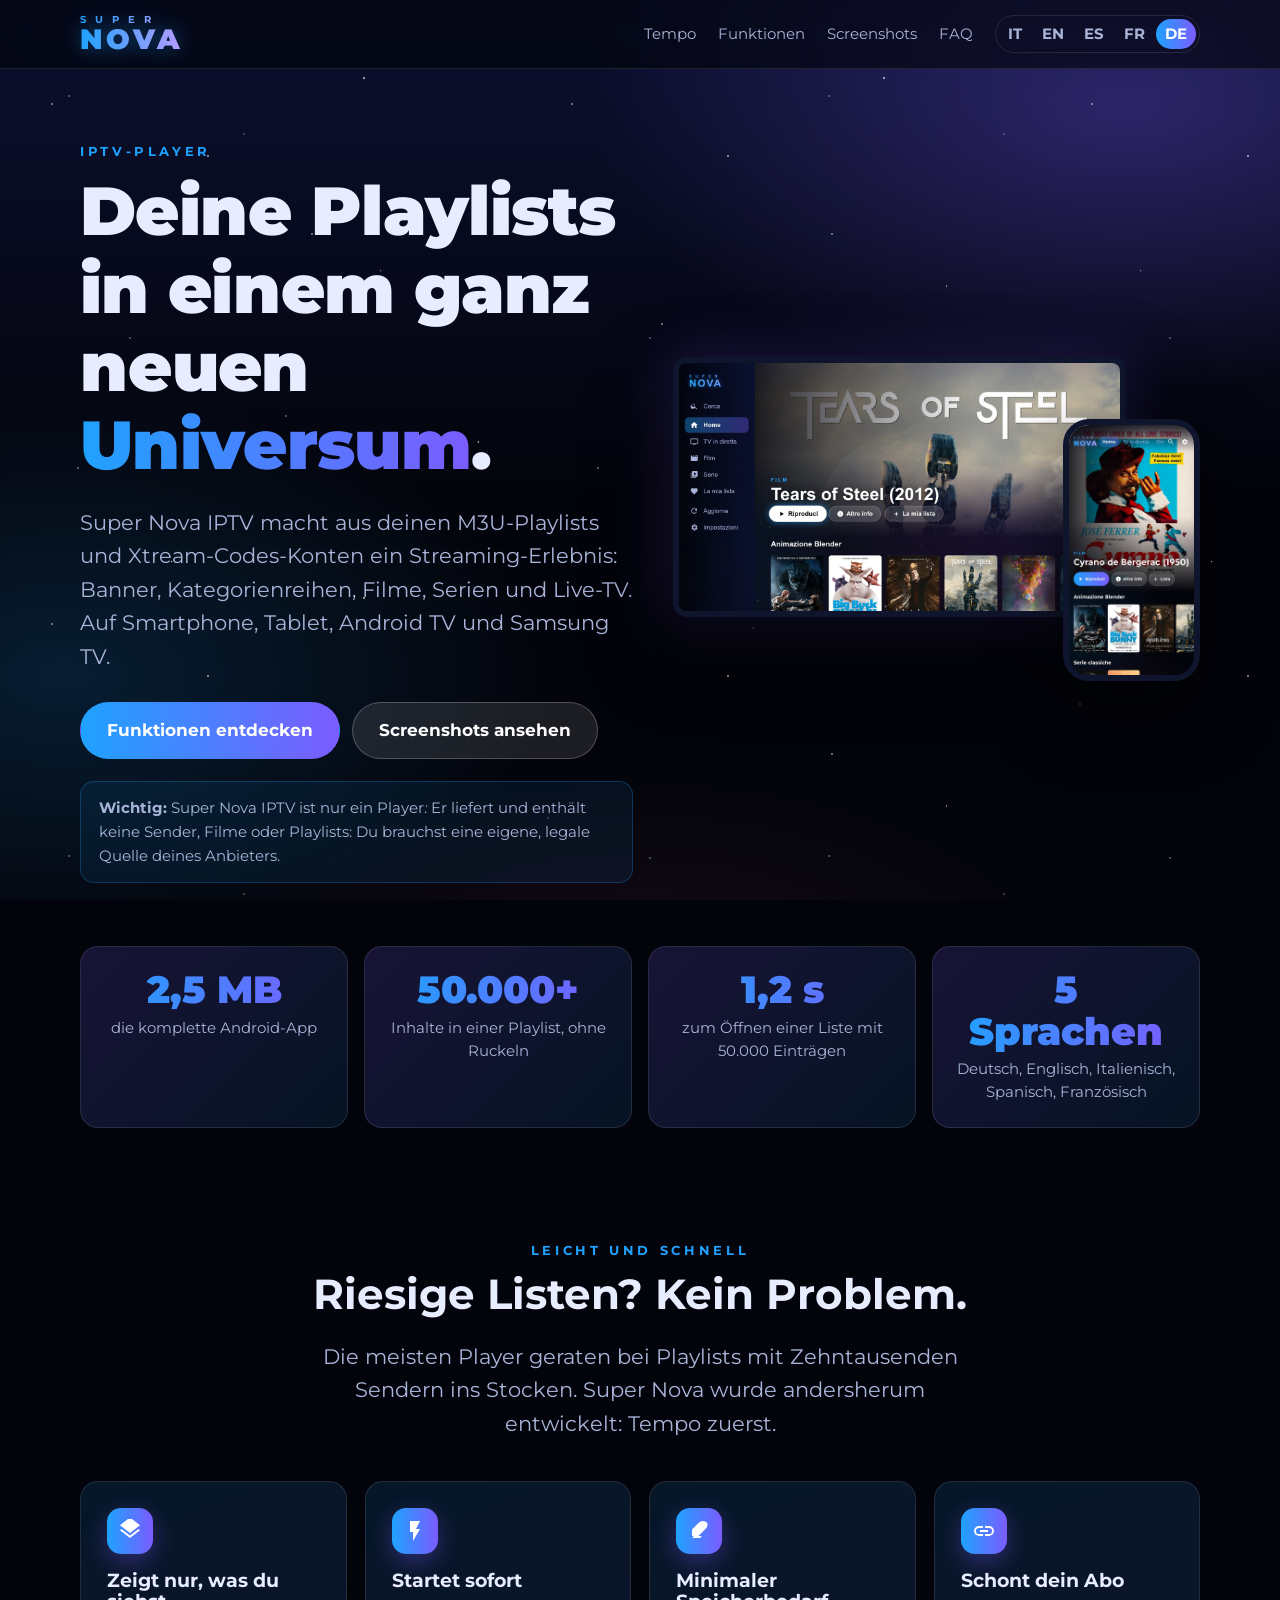
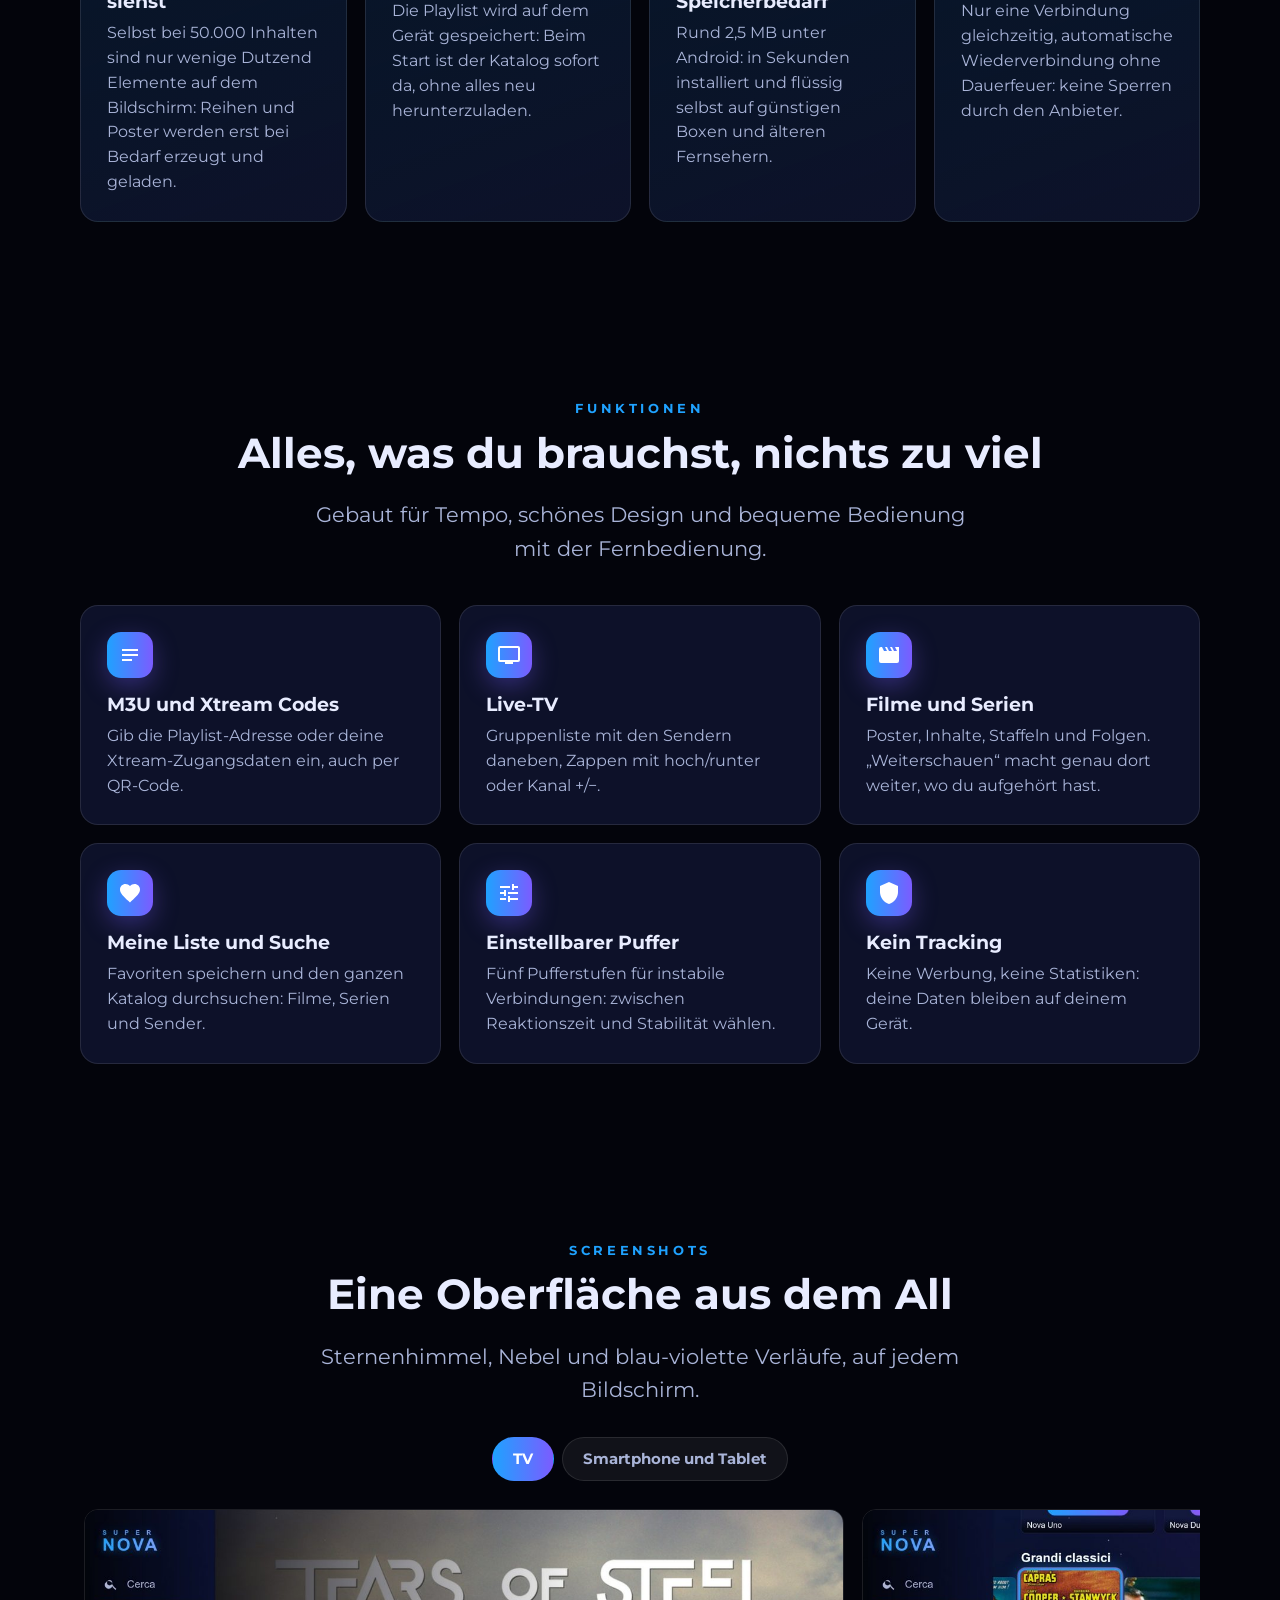
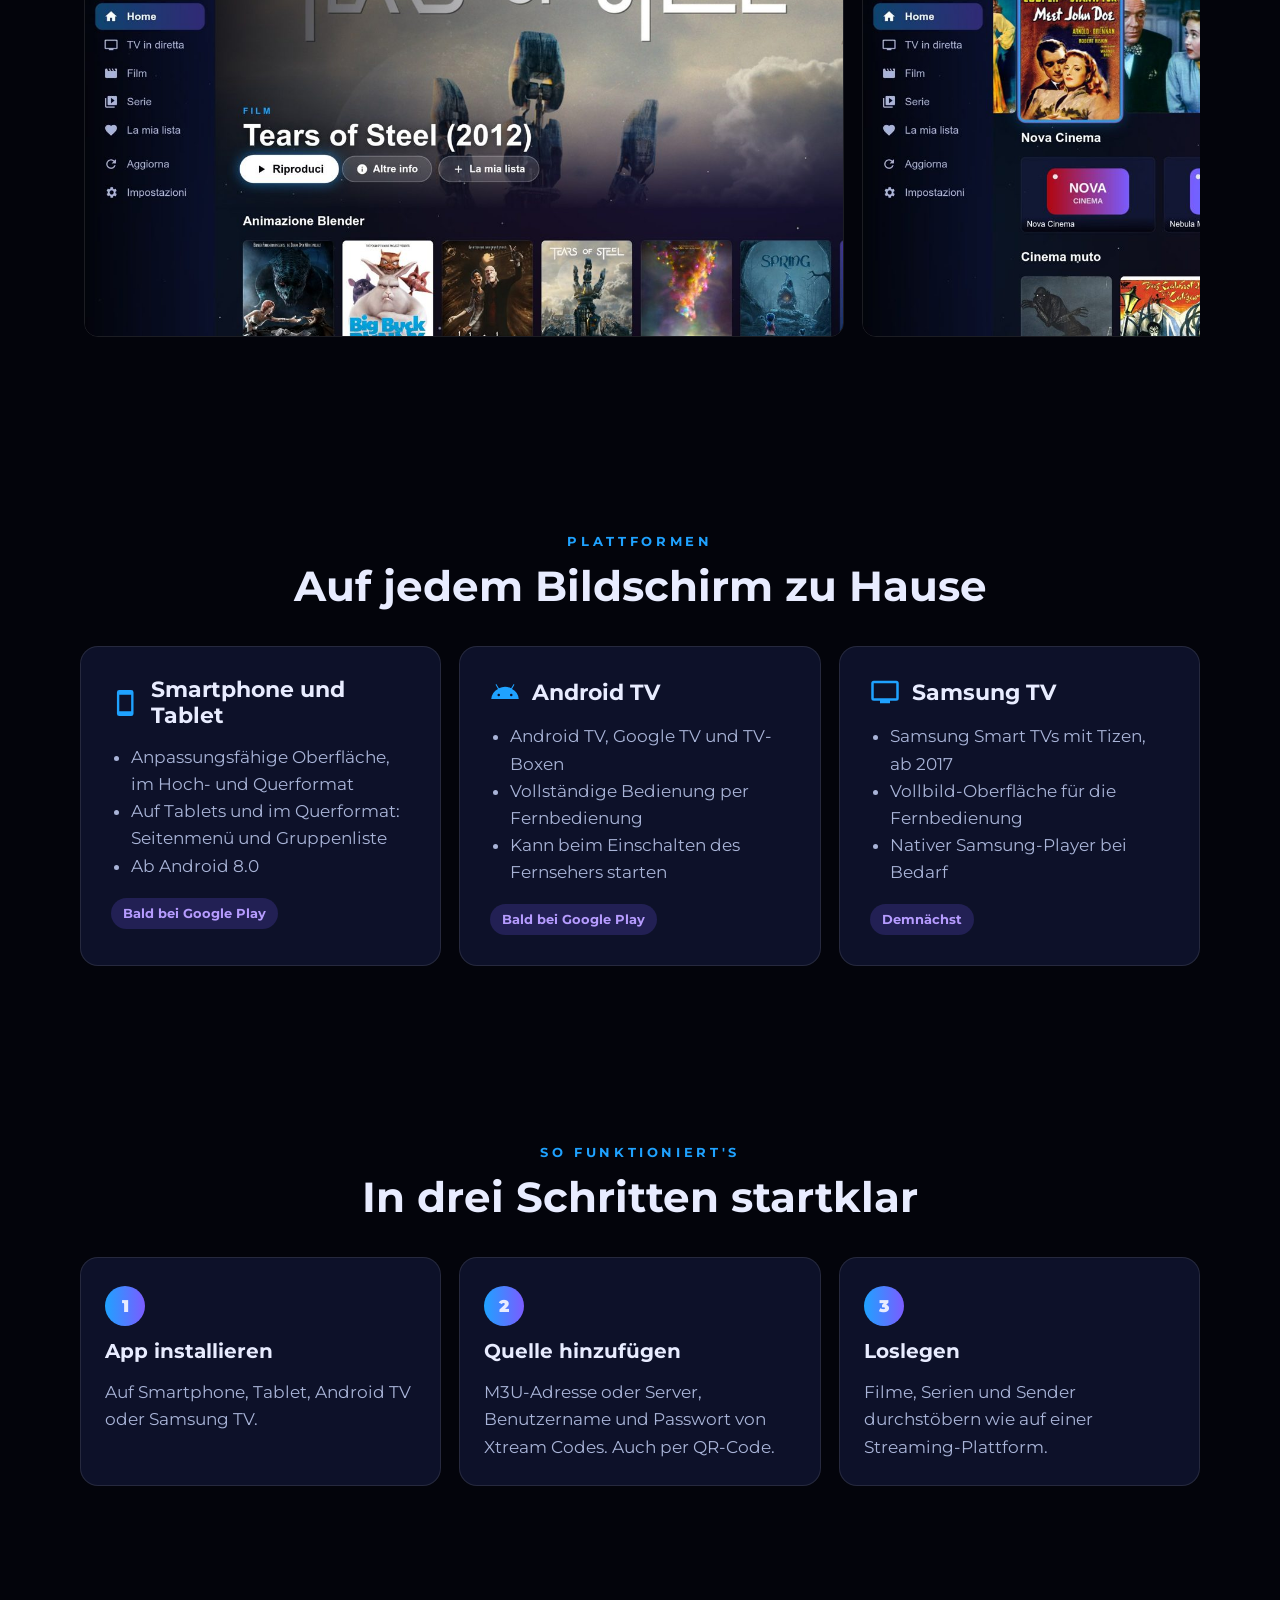
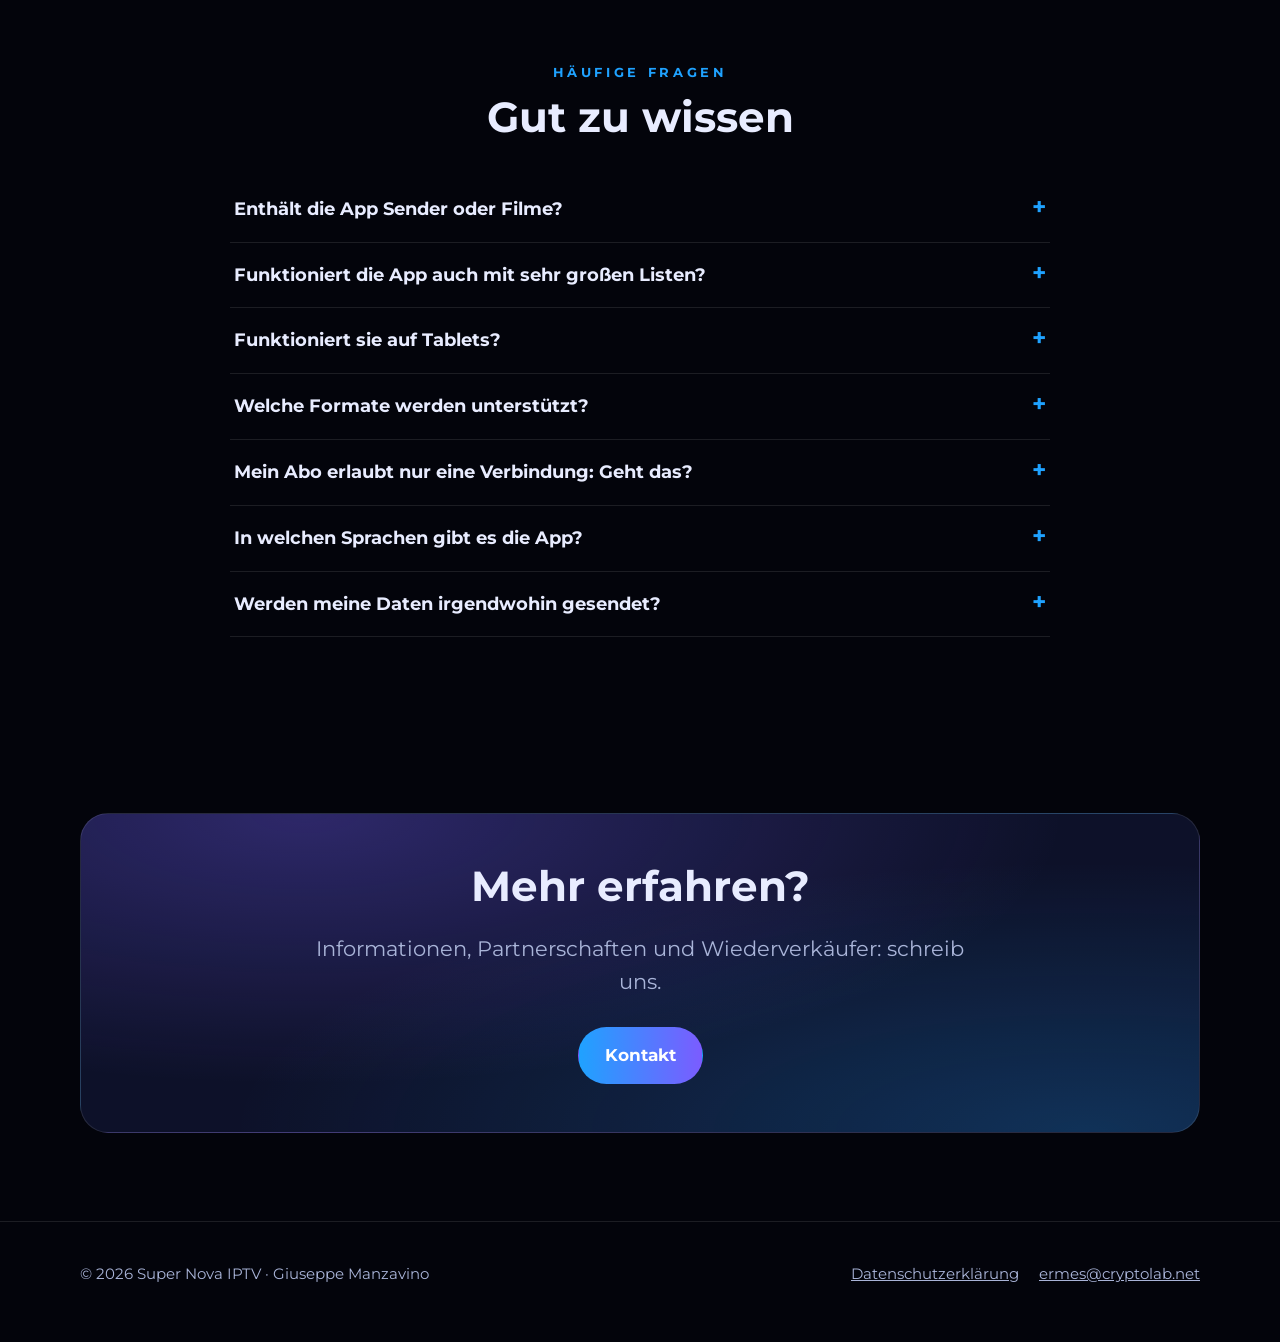
==== de.html @ f313dab2 "Sito in 5 lingue, velocità e tablet in primo piano - Pagine in italiano, inglese, spagnolo, francese" ====
<!DOCTYPE html>
<html lang="de">
<head>
<meta charset="utf-8">
<meta name="viewport" content="width=device-width, initial-scale=1">
<title>Super Nova IPTV – Der leichte, schnelle IPTV-Player für Android, Tablets und Samsung TV</title>
<meta name="description" content="Super Nova IPTV: der Player für deine eigenen M3U-Playlists und Xtream-Codes-Konten. Ultraleicht und blitzschnell auch bei riesigen Listen. Smartphone, Tablet, Android TV und Samsung TV.">
<meta property="og:title" content="Super Nova IPTV">
<meta property="og:description" content="Super Nova IPTV: der Player für deine eigenen M3U-Playlists und Xtream-Codes-Konten. Ultraleicht und blitzschnell auch bei riesigen Listen. Smartphone, Tablet, Android TV und Samsung TV.">
<meta property="og:image" content="assets/img/og-image.png">
<meta name="theme-color" content="#03040B">
<link rel="icon" href="assets/img/favicon-32.png" sizes="32x32">
<link rel="apple-touch-icon" href="assets/img/apple-touch-icon.png">
<link rel="alternate" hreflang="it" href="index.html">
<link rel="alternate" hreflang="en" href="en.html">
<link rel="alternate" hreflang="es" href="es.html">
<link rel="alternate" hreflang="fr" href="fr.html">
<link rel="alternate" hreflang="de" href="de.html">
<link rel="preconnect" href="https://fonts.googleapis.com">
<link rel="preconnect" href="https://fonts.gstatic.com" crossorigin>
<link href="https://fonts.googleapis.com/css2?family=Montserrat:wght@400;700;900&display=swap" rel="stylesheet">
<link rel="stylesheet" href="assets/style.css">

</head>
<body>
<div class="sky" aria-hidden="true"></div>

<header class="bar">
  <div class="wrap">
    <a class="logo" href="de.html" aria-label="Super Nova IPTV"><span class="s">SUPER</span><span class="n">NOVA</span></a>
    <nav>
      <a class="opt" href="#velocita">Tempo</a>
      <a class="opt" href="#funzioni">Funktionen</a>
      <a class="opt" href="#galleria">Screenshots</a>
      <a class="opt" href="#faq">FAQ</a>
      <div class="langs"><a href="index.html" hreflang="it" lang="it">IT</a><a href="en.html" hreflang="en" lang="en">EN</a><a href="es.html" hreflang="es" lang="es">ES</a><a href="fr.html" hreflang="fr" lang="fr">FR</a><a href="de.html" hreflang="de" lang="de" aria-current="true">DE</a></div>
    </nav>
  </div>
</header>

<main>
  <section class="hero">
    <div class="wrap">
      <div>
        <div class="eyebrow">IPTV-Player</div>
        <h1>Deine Playlists<br>in einem ganz neuen<br><em>Universum</em>.</h1>
        <p class="lead">Super Nova IPTV macht aus deinen M3U-Playlists und Xtream-Codes-Konten ein Streaming-Erlebnis: Banner, Kategorienreihen, Filme, Serien und Live-TV. Auf Smartphone, Tablet, Android TV und Samsung TV.</p>
        <div class="btns">
          <a class="btn primary" href="#funzioni">Funktionen entdecken</a>
          <a class="btn" href="#galleria">Screenshots ansehen</a>
        </div>
        <p class="notice"><strong>Wichtig:</strong> Super Nova IPTV ist nur ein Player. Er liefert und enthält keine Sender, Filme oder Playlists: Du brauchst eine eigene, legale Quelle deines Anbieters.</p>
      </div>
      <div class="devices">
        <img class="tv" src="assets/img/tv-1-home.jpg" width="1280" height="720" alt="Super Nova IPTV auf dem Fernseher: Startseite mit Banner und Filmreihen">
        <img class="phone" src="assets/img/phone-1-home.jpg" width="540" height="1080" alt="Super Nova IPTV auf dem Smartphone">
      </div>
    </div>
  </section>

  <section class="stats-band">
    <div class="wrap stats"><div class="stat"><strong>2,5 MB</strong><span>die komplette Android-App</span></div><div class="stat"><strong>50.000+</strong><span>Inhalte in einer Playlist, ohne Ruckeln</span></div><div class="stat"><strong>1,2 s</strong><span>zum Öffnen einer Liste mit 50.000 Einträgen</span></div><div class="stat"><strong>5 Sprachen</strong><span>Deutsch, Englisch, Italienisch, Spanisch, Französisch</span></div></div>
  </section>

  <section id="velocita">
    <div class="wrap center">
      <div class="eyebrow">Leicht und schnell</div>
      <h2>Riesige Listen? Kein Problem.</h2>
      <p class="lead">Die meisten Player geraten bei Playlists mit Zehntausenden Sendern ins Stocken. Super Nova wurde andersherum entwickelt: Tempo zuerst.</p>
      <div class="grid speed" style="text-align:left"><div class="card"><div class="ico"><svg viewBox="0 0 24 24" aria-hidden="true"><path d="M12 16.5 3.5 10 2 11.2 12 19l10-7.8-1.5-1.2zM12 14l10-7.8L12-1.6 2 6.2z"/></svg></div><h3>Zeigt nur, was du siehst</h3><p>Selbst bei 50.000 Inhalten sind nur wenige Dutzend Elemente auf dem Bildschirm: Reihen und Poster werden erst bei Bedarf erzeugt und geladen.</p></div><div class="card"><div class="ico"><svg viewBox="0 0 24 24" aria-hidden="true"><path d="M7 2v11h3v9l7-12h-4l4-8z"/></svg></div><h3>Startet sofort</h3><p>Die Playlist wird auf dem Gerät gespeichert: Beim Start ist der Katalog sofort da, ohne alles neu herunterzuladen.</p></div><div class="card"><div class="ico"><svg viewBox="0 0 24 24" aria-hidden="true"><path d="M20.2 3.8a6 6 0 0 0-8.5 0L5 10.5V17h6.5l6.7-6.7a6 6 0 0 0 2-6.5zM3 21l2-2h8l2-2H7z"/></svg></div><h3>Minimaler Speicherbedarf</h3><p>Rund 2,5 MB unter Android: in Sekunden installiert und flüssig selbst auf günstigen Boxen und älteren Fernsehern.</p></div><div class="card"><div class="ico"><svg viewBox="0 0 24 24" aria-hidden="true"><path d="M3.9 12a3.1 3.1 0 0 1 3.1-3.1h4V7H7a5 5 0 0 0 0 10h4v-1.9H7A3.1 3.1 0 0 1 3.9 12zM8 13h8v-2H8zm9-6h-4v1.9h4a3.1 3.1 0 0 1 0 6.2h-4V17h4a5 5 0 0 0 0-10z"/></svg></div><h3>Schont dein Abo</h3><p>Nur eine Verbindung gleichzeitig, automatische Wiederverbindung ohne Dauerfeuer: keine Sperren durch den Anbieter.</p></div></div>
    </div>
  </section>

  <section id="funzioni">
    <div class="wrap center">
      <div class="eyebrow">Funktionen</div>
      <h2>Alles, was du brauchst, nichts zu viel</h2>
      <p class="lead">Gebaut für Tempo, schönes Design und bequeme Bedienung mit der Fernbedienung.</p>
      <div class="grid" style="text-align:left"><div class="card"><div class="ico"><svg viewBox="0 0 24 24" aria-hidden="true"><path d="M4 6h16v2H4zm0 5h16v2H4zm0 5h10v2H4z"/></svg></div><h3>M3U und Xtream Codes</h3><p>Gib die Playlist-Adresse oder deine Xtream-Zugangsdaten ein, auch per QR-Code.</p></div><div class="card"><div class="ico"><svg viewBox="0 0 24 24" aria-hidden="true"><path d="M21 3H3a2 2 0 0 0-2 2v12a2 2 0 0 0 2 2h5v2h8v-2h5a2 2 0 0 0 2-2V5a2 2 0 0 0-2-2zm0 14H3V5h18v12z"/></svg></div><h3>Live-TV</h3><p>Gruppenliste mit den Sendern daneben, Zappen mit hoch/runter oder Kanal +/−.</p></div><div class="card"><div class="ico"><svg viewBox="0 0 24 24" aria-hidden="true"><path d="M18 4l2 4h-3l-2-4h-2l2 4h-3l-2-4H8l2 4H7L5 4H4a2 2 0 0 0-2 2v12a2 2 0 0 0 2 2h16a2 2 0 0 0 2-2V4h-4z"/></svg></div><h3>Filme und Serien</h3><p>Poster, Inhalte, Staffeln und Folgen. „Weiterschauen“ macht genau dort weiter, wo du aufgehört hast.</p></div><div class="card"><div class="ico"><svg viewBox="0 0 24 24" aria-hidden="true"><path d="M12 21.4l-1.5-1.3C5.4 15.4 2 12.3 2 8.5 2 5.4 4.4 3 7.5 3c1.7 0 3.4.8 4.5 2.1C13.1 3.8 14.8 3 16.5 3 19.6 3 22 5.4 22 8.5c0 3.8-3.4 6.9-8.6 11.6L12 21.4z"/></svg></div><h3>Meine Liste und Suche</h3><p>Favoriten speichern und den ganzen Katalog durchsuchen: Filme, Serien und Sender.</p></div><div class="card"><div class="ico"><svg viewBox="0 0 24 24" aria-hidden="true"><path d="M3 17v2h6v-2zm0-12v2h10V5zm10 16v-2h8v-2h-8v-2h-2v6zM7 9v2H3v2h4v2h2V9zm14 4v-2H11v2zm-6-4h2V7h4V5h-4V3h-2z"/></svg></div><h3>Einstellbarer Puffer</h3><p>Fünf Pufferstufen für instabile Verbindungen: zwischen Reaktionszeit und Stabilität wählen.</p></div><div class="card"><div class="ico"><svg viewBox="0 0 24 24" aria-hidden="true"><path d="M12 1 3 5v6c0 5.5 3.8 10.7 9 12 5.2-1.3 9-6.5 9-12V5z"/></svg></div><h3>Kein Tracking</h3><p>Keine Werbung, keine Statistiken: deine Daten bleiben auf deinem Gerät.</p></div></div>
    </div>
  </section>

  <section id="galleria">
    <div class="wrap center">
      <div class="eyebrow">Screenshots</div>
      <h2>Eine Oberfläche aus dem All</h2>
      <p class="lead">Sternenhimmel, Nebel und blau-violette Verläufe, auf jedem Bildschirm.</p>
      <div class="tabs" role="tablist">
        <button role="tab" aria-selected="true" aria-controls="g-tv" id="t-tv">TV</button>
        <button role="tab" aria-selected="false" aria-controls="g-phone" id="t-phone">Smartphone und Tablet</button>
      </div>
    </div>
    <div class="wrap">
      <div class="gallery tv" id="g-tv" role="tabpanel" aria-labelledby="t-tv"><img src="assets/img/tv-1-home.jpg" loading="lazy" width="1280" height="720" alt=""><img src="assets/img/tv-2-righe.jpg" loading="lazy" width="1280" height="720" alt=""><img src="assets/img/tv-3-tv-in-diretta.jpg" loading="lazy" width="1280" height="720" alt=""><img src="assets/img/tv-4-player.jpg" loading="lazy" width="1280" height="720" alt=""><img src="assets/img/tv-5-dettaglio-serie.jpg" loading="lazy" width="1280" height="720" alt=""><img src="assets/img/tv-6-film.jpg" loading="lazy" width="1280" height="720" alt=""></div>
      <div class="gallery phone" id="g-phone" role="tabpanel" aria-labelledby="t-phone" hidden><img class="p" src="assets/img/phone-1-home.jpg" loading="lazy" alt=""><img class="p" src="assets/img/phone-3-tv-in-diretta.jpg" loading="lazy" alt=""><img class="l" src="assets/img/phone-6-orizzontale-tv-in-diretta.jpg" loading="lazy" alt=""><img class="p" src="assets/img/phone-2-righe.jpg" loading="lazy" alt=""><img class="l" src="assets/img/phone-5-orizzontale-home.jpg" loading="lazy" alt=""><img class="p" src="assets/img/phone-4-serie.jpg" loading="lazy" alt=""><img class="l" src="assets/img/phone-8-player.jpg" loading="lazy" alt=""></div>
    </div>
  </section>

  <section id="piattaforme">
    <div class="wrap center">
      <div class="eyebrow">Plattformen</div>
      <h2>Auf jedem Bildschirm zu Hause</h2>
      <div class="platforms three" style="text-align:left"><div class="platform"><h3><svg viewBox="0 0 24 24" aria-hidden="true"><path d="M17 1H7a2 2 0 0 0-2 2v18a2 2 0 0 0 2 2h10a2 2 0 0 0 2-2V3a2 2 0 0 0-2-2zm0 18H7V5h10z"/></svg>Smartphone und Tablet</h3><ul><li>Anpassungsfähige Oberfläche, im Hoch- und Querformat</li><li>Auf Tablets und im Querformat: Seitenmenü und Gruppenliste</li><li>Ab Android 8.0</li></ul><span class="badge">Bald bei Google Play</span></div><div class="platform"><h3><svg viewBox="0 0 24 24" aria-hidden="true"><path d="M17.6 9.5l1.8-3.2a.4.4 0 0 0-.7-.4L16.9 9a11 11 0 0 0-9.8 0L5.3 5.9a.4.4 0 0 0-.7.4l1.8 3.2A10 10 0 0 0 1 17.5h22a10 10 0 0 0-5.4-8zM7 15.3a1 1 0 1 1 1-1 1 1 0 0 1-1 1zm10 0a1 1 0 1 1 1-1 1 1 0 0 1-1 1z"/></svg>Android TV</h3><ul><li>Android TV, Google TV und TV-Boxen</li><li>Vollständige Bedienung per Fernbedienung</li><li>Kann beim Einschalten des Fernsehers starten</li></ul><span class="badge">Bald bei Google Play</span></div><div class="platform"><h3><svg viewBox="0 0 24 24" aria-hidden="true"><path d="M21 3H3a2 2 0 0 0-2 2v12a2 2 0 0 0 2 2h5v2h8v-2h5a2 2 0 0 0 2-2V5a2 2 0 0 0-2-2zm0 14H3V5h18v12z"/></svg>Samsung TV</h3><ul><li>Samsung Smart TVs mit Tizen, ab 2017</li><li>Vollbild-Oberfläche für die Fernbedienung</li><li>Nativer Samsung-Player bei Bedarf</li></ul><span class="badge">Demnächst</span></div></div>
    </div>
  </section>

  <section id="come">
    <div class="wrap center">
      <div class="eyebrow">So funktioniert's</div>
      <h2>In drei Schritten startklar</h2>
      <div class="steps" style="text-align:left">
        <div class="step"><h3>App installieren</h3><p>Auf Smartphone, Tablet, Android TV oder Samsung TV.</p></div>
        <div class="step"><h3>Quelle hinzufügen</h3><p>M3U-Adresse oder Server, Benutzername und Passwort von Xtream Codes. Auch per QR-Code.</p></div>
        <div class="step"><h3>Loslegen</h3><p>Filme, Serien und Sender durchstöbern wie auf einer Streaming-Plattform.</p></div>
      </div>
    </div>
  </section>

  <section id="faq">
    <div class="wrap center">
      <div class="eyebrow">Häufige Fragen</div>
      <h2>Gut zu wissen</h2>
    </div>
    <div class="wrap faq"><details><summary>Enthält die App Sender oder Filme?</summary><p>Nein. Super Nova IPTV ist ein Player: Er liefert, verkauft und empfiehlt keine Inhalte. Er spielt nur die Playlist oder das Konto ab, das du eingibst und das dein Anbieter bereitstellt.</p></details><details><summary>Funktioniert die App auch mit sehr großen Listen?</summary><p>Ja. Getestet mit Playlists mit 50.000 Inhalten: Die Liste öffnet sich in gut einer Sekunde und die Bedienung bleibt flüssig, weil die App nur lädt, was auf dem Bildschirm ist.</p></details><details><summary>Funktioniert sie auf Tablets?</summary><p>Ja. Die Oberfläche passt sich dem Bildschirm an: Im Querformat zeigt sie das Seitenmenü und im Live-TV die Gruppenliste mit den Sendern daneben.</p></details><details><summary>Welche Formate werden unterstützt?</summary><p>M3U/M3U8-Playlists und Xtream-Codes-Konten. Video: HLS (m3u8), MPEG-TS, MP4 und weitere vom Gerät unterstützte Formate.</p></details><details><summary>Mein Abo erlaubt nur eine Verbindung: Geht das?</summary><p>Ja. Die App öffnet immer nur einen Stream, schließt ihn beim Verlassen des Players oder beim App-Wechsel und hämmert nicht auf den Server, wenn er ablehnt.</p></details><details><summary>In welchen Sprachen gibt es die App?</summary><p>Deutsch, Englisch, Italienisch, Spanisch und Französisch. Die Sprache folgt automatisch deinem Gerät und lässt sich in den Einstellungen ändern.</p></details><details><summary>Werden meine Daten irgendwohin gesendet?</summary><p>Nein. Deine Quelle, Favoriten und Wiedergabepositionen bleiben auf deinem Gerät. Keine Werbung, keine Statistiken.</p></details></div>
  </section>

  <section id="contatti">
    <div class="wrap center contact">
      <h2>Mehr erfahren?</h2>
      <p class="lead">Informationen, Partnerschaften und Wiederverkäufer: schreib uns.</p>
      <div class="btns" style="justify-content:center"><a class="btn primary" href="mailto:ermes@cryptolab.net">Kontakt</a></div>
    </div>
  </section>
</main>

<footer>
  <div class="wrap">
    <div>© 2026 Super Nova IPTV · Giuseppe Manzavino</div>
    <nav>
      <a href="privacy.html#de">Datenschutzerklärung</a>
      <a href="mailto:ermes@cryptolab.net">ermes@cryptolab.net</a>
    </nav>
  </div>
</footer>

<script>
  document.querySelectorAll('.tabs button').forEach(function (b) {
    b.addEventListener('click', function () {
      document.querySelectorAll('.tabs button').forEach(function (x) {
        var on = x === b;
        x.setAttribute('aria-selected', on);
        document.getElementById(x.getAttribute('aria-controls')).hidden = !on;
      });
    });
  });
  // Cambio lingua dal selettore: viene ricordato per le visite successive
  document.querySelectorAll('.langs a').forEach(function (a) {
    a.addEventListener('click', function () { try { localStorage.setItem('sn-lang', a.getAttribute('hreflang')); } catch (e) {} });
  });
</script>
</body>
</html>
---- assets/style.css ----
/* Super Nova IPTV – sito informativo */
:root {
    --accent: #1FA2FF;
    --nebula: #7B5CFF;
    --nebula-light: #B69CFF;
    --deep: #03040B;
    --navy: #0B1030;
    --card: rgba(20, 27, 61, .62);
    --line: rgba(255, 255, 255, .1);
    --text: #E8ECFF;
    --muted: #A9B4D8;
    --cosmic: linear-gradient(90deg, #1FA2FF, #7B5CFF);
    --radius: 18px;
    --max: 1120px;
}

* { box-sizing: border-box; }
html { scroll-behavior: smooth; }
body {
    margin: 0;
    color: var(--text);
    font: 17px/1.6 "Montserrat", system-ui, -apple-system, "Segoe UI", Roboto, sans-serif;
    background: var(--deep);
    overflow-x: hidden;
}
img { max-width: 100%; height: auto; display: block; }
a { color: var(--accent); }

/* ---------- Cielo stellato (solo CSS) ---------- */
.sky {
    position: fixed; top: 0; left: 0; right: 0; bottom: 0; z-index: -1; pointer-events: none;
    background:
        radial-gradient(ellipse 60% 45% at 88% 12%, rgba(123, 92, 255, .30), transparent 70%),
        radial-gradient(ellipse 55% 45% at 5% 75%, rgba(31, 162, 255, .16), transparent 70%),
        radial-gradient(ellipse 50% 35% at 50% 110%, rgba(255, 92, 168, .08), transparent 70%),
        linear-gradient(180deg, var(--navy), var(--deep) 55%);
}
.sky::before, .sky::after {
    content: ""; position: absolute; top: 0; left: 0; right: 0; bottom: 0;
    background-image:
        radial-gradient(1.2px 1.2px at 10% 20%, #fff, transparent),
        radial-gradient(1px 1px at 25% 65%, #cfe3ff, transparent),
        radial-gradient(1.4px 1.4px at 40% 30%, #fff, transparent),
        radial-gradient(1px 1px at 55% 80%, #e2d6ff, transparent),
        radial-gradient(1.6px 1.6px at 70% 15%, #fff, transparent),
        radial-gradient(1px 1px at 82% 55%, #fff4dc, transparent),
        radial-gradient(1.2px 1.2px at 92% 85%, #fff, transparent),
        radial-gradient(1px 1px at 15% 90%, #fff, transparent),
        radial-gradient(1.3px 1.3px at 60% 45%, #cfe3ff, transparent),
        radial-gradient(1px 1px at 33% 8%, #fff, transparent);
    background-size: 520px 520px;
    animation: twinkle 6s ease-in-out infinite alternate;
}
.sky::after { background-size: 760px 760px; background-position: 130px 210px; animation-delay: -3s; opacity: .7; }
@keyframes twinkle { from { opacity: .45; } to { opacity: 1; } }
@media (prefers-reduced-motion: reduce) { .sky::before, .sky::after { animation: none; } html { scroll-behavior: auto; } }

/* ---------- Layout ---------- */
.wrap { width: min(var(--max), 100% - 32px); margin: 0 auto; }
section { padding: 88px 0; }
h1, h2, h3 { line-height: 1.15; margin: 0 0 16px; }
h2 { font-size: clamp(28px, 4vw, 42px); }
.lead { font-size: clamp(18px, 2.2vw, 21px); color: var(--muted); max-width: 680px; }
.eyebrow { color: var(--accent); font-weight: 700; letter-spacing: .28em; font-size: 13px; text-transform: uppercase; margin-bottom: 10px; }
.center { text-align: center; }
.center .lead { margin-left: auto; margin-right: auto; }

/* ---------- Logo ---------- */
.logo { display: inline-flex; flex-direction: column; line-height: 1; text-decoration: none; }
.logo span {
    background: linear-gradient(90deg, var(--accent), var(--nebula-light));
    -webkit-background-clip: text; background-clip: text; color: transparent;
    filter: drop-shadow(0 0 10px rgba(31, 162, 255, .45));
}
.logo .s { font-size: 10px; font-weight: 700; letter-spacing: .9em; }
.logo .n { font-size: 28px; font-weight: 900; letter-spacing: .12em; }

/* ---------- Barra ---------- */
header.bar {
    position: sticky; top: 0; z-index: 10;
    backdrop-filter: blur(12px); -webkit-backdrop-filter: blur(12px);
    background: rgba(3, 4, 11, .62); border-bottom: 1px solid var(--line);
}
header.bar .wrap { display: flex; align-items: center; justify-content: space-between; height: 68px; gap: 16px; }
header.bar nav { display: flex; align-items: center; gap: 22px; }
header.bar nav a { color: var(--muted); text-decoration: none; font-size: 15px; }
header.bar nav a:hover { color: #fff; }
.lang { border: 1px solid var(--line); border-radius: 999px; padding: 4px 12px; }
@media (max-width: 720px) { header.bar nav a.opt { display: none; } }

/* ---------- Pulsanti ---------- */
.btn {
    display: inline-flex; align-items: center; gap: 10px;
    padding: 14px 26px; border-radius: 999px; font-weight: 700; text-decoration: none;
    color: #fff; background: rgba(255, 255, 255, .1); border: 1px solid rgba(255, 255, 255, .22);
    transition: transform .15s, box-shadow .15s, background .15s;
}
.btn.primary { background: var(--cosmic); border-color: transparent; }
.btn:hover { transform: translateY(-2px); box-shadow: 0 10px 30px rgba(31, 162, 255, .35); }
.btn[aria-disabled="true"] { opacity: .75; cursor: default; }
.btn[aria-disabled="true"]:hover { transform: none; box-shadow: none; }
.btns { display: flex; flex-wrap: wrap; gap: 12px; margin-top: 28px; }

/* ---------- Hero ---------- */
.hero { padding: 72px 0 40px; }
.hero .wrap { display: grid; grid-template-columns: 1.05fr 1fr; gap: 40px; align-items: center; }
.hero h1 { font-size: clamp(38px, 6vw, 68px); font-weight: 900; letter-spacing: -.01em; }
.hero h1 em { font-style: normal; background: var(--cosmic); -webkit-background-clip: text; background-clip: text; color: transparent; }
.notice {
    margin-top: 22px; padding: 14px 18px; border-radius: 14px; font-size: 15px; color: var(--muted);
    background: rgba(31, 162, 255, .08); border: 1px solid rgba(31, 162, 255, .25);
}
.devices { position: relative; padding: 0 14% 64px 0; }
.devices .tv {
    border-radius: 14px; border: 6px solid #10152e; box-shadow: 0 30px 80px rgba(0, 0, 0, .6), 0 0 60px rgba(123, 92, 255, .25);
}
.devices .phone {
    position: absolute; width: 26%; right: 0; bottom: 0;
    border-radius: 26px; border: 6px solid #10152e; box-shadow: 0 30px 70px rgba(0, 0, 0, .7);
}
@media (max-width: 900px) {
    .hero .wrap { grid-template-columns: 1fr; }
    .devices { margin-top: 12px; }
}

/* ---------- Funzioni ---------- */
.grid { display: grid; grid-template-columns: repeat(3, 1fr); gap: 18px; margin-top: 40px; }
.grid.speed { grid-template-columns: repeat(4, 1fr); }
@media (max-width: 980px) { .grid, .grid.speed { grid-template-columns: repeat(2, 1fr); } }
@media (max-width: 600px) { .grid, .grid.speed { grid-template-columns: 1fr; } }
.card {
    padding: 26px; border-radius: var(--radius); background: var(--card); border: 1px solid var(--line);
    transition: border-color .2s, transform .2s;
}
.card:hover { border-color: rgba(31, 162, 255, .5); transform: translateY(-3px); }
.card .ico {
    width: 46px; height: 46px; border-radius: 14px; display: grid; place-items: center; margin-bottom: 16px;
    background: var(--cosmic); box-shadow: 0 8px 24px rgba(123, 92, 255, .35);
}
.card .ico svg { width: 24px; height: 24px; fill: #fff; }
.card h3 { font-size: 19px; margin-bottom: 8px; }
.card p { margin: 0; color: var(--muted); font-size: 15.5px; }

/* ---------- Galleria ---------- */
.tabs { display: flex; gap: 8px; justify-content: center; margin: 30px 0 22px; flex-wrap: wrap; }
.tabs button {
    font: inherit; font-size: 15px; font-weight: 700; color: var(--muted); cursor: pointer;
    padding: 9px 20px; border-radius: 999px; background: rgba(255, 255, 255, .06); border: 1px solid var(--line);
}
.tabs button[aria-selected="true"] { color: #fff; background: var(--cosmic); border-color: transparent; }
.gallery {
    display: flex; gap: 18px; overflow-x: auto; scroll-snap-type: x mandatory; padding: 6px 4px 18px;
    scrollbar-width: thin; scrollbar-color: var(--nebula) transparent;
}
.gallery img { scroll-snap-align: center; border-radius: 14px; border: 1px solid var(--line); flex: 0 0 auto; }
.gallery.tv img { width: min(760px, 86vw); }
.gallery.phone img.p { height: min(560px, 110vw); width: auto; }
.gallery.phone img.l { height: min(280px, 55vw); width: auto; align-self: center; }
.gallery[hidden] { display: none; }

/* ---------- Piattaforme ---------- */
.platforms { display: grid; grid-template-columns: repeat(auto-fit, minmax(300px, 1fr)); gap: 18px; margin-top: 36px; }
.platform { padding: 30px; border-radius: var(--radius); background: var(--card); border: 1px solid var(--line); }
.platform h3 { display: flex; align-items: center; gap: 12px; font-size: 22px; }
.platform h3 svg { width: 30px; height: 30px; fill: var(--accent); }
.platform ul { margin: 12px 0 18px; padding-left: 20px; color: var(--muted); }
.badge { display: inline-block; font-size: 13px; font-weight: 700; padding: 5px 12px; border-radius: 999px; background: rgba(123, 92, 255, .2); color: var(--nebula-light); }

/* ---------- Passi ---------- */
.steps { display: grid; grid-template-columns: repeat(auto-fit, minmax(230px, 1fr)); gap: 18px; margin-top: 36px; counter-reset: step; }
.step { position: relative; padding: 28px 24px 24px; border-radius: var(--radius); background: var(--card); border: 1px solid var(--line); }
.step::before {
    counter-increment: step; content: counter(step);
    display: grid; place-items: center; width: 40px; height: 40px; margin-bottom: 14px;
    border-radius: 50%; background: var(--cosmic); font-weight: 900;
}
.step p { margin: 0; color: var(--muted); }

/* ---------- FAQ ---------- */
.faq { max-width: 820px; margin: 36px auto 0; }
.faq details { border-bottom: 1px solid var(--line); padding: 18px 4px; }
.faq summary { cursor: pointer; font-weight: 700; font-size: 18px; list-style: none; display: flex; justify-content: space-between; gap: 16px; }
.faq summary::-webkit-details-marker { display: none; }
.faq summary::after { content: "+"; color: var(--accent); font-size: 24px; line-height: 1; }
.faq details[open] summary::after { content: "−"; }
.faq details p { color: var(--muted); margin: 12px 0 0; }

/* ---------- Footer ---------- */
footer { border-top: 1px solid var(--line); padding: 40px 0 56px; color: var(--muted); font-size: 15px; }
footer .wrap { display: flex; flex-wrap: wrap; justify-content: space-between; gap: 20px; align-items: center; }
footer nav { display: flex; gap: 20px; flex-wrap: wrap; }
footer a { color: var(--muted); }

/* ---------- Pagine di testo (privacy) ---------- */
.doc { max-width: 780px; margin: 0 auto; padding: 56px 0 80px; }
.doc h1 { font-size: clamp(30px, 5vw, 44px); }
.doc h2 { font-size: 22px; color: var(--accent); margin-top: 36px; }
.doc p, .doc li { color: var(--text); }
.doc .muted { color: var(--muted); font-size: 15px; }
.doc hr { border: 0; border-top: 1px solid var(--line); margin: 56px 0; }

/* ---------- Selettore lingua ---------- */
.langs { display: flex; gap: 2px; border: 1px solid var(--line); border-radius: 999px; padding: 3px; }
.langs a { padding: 3px 9px; border-radius: 999px; font-size: 13px; font-weight: 700; color: var(--muted); text-decoration: none; }
.langs a[aria-current="true"] { background: var(--cosmic); color: #fff; }
.langs a:hover { color: #fff; }

/* ---------- Numeri ---------- */
.stats-band { padding: 8px 0 24px; }
.stats { display: grid; grid-template-columns: repeat(4, 1fr); gap: 16px; }
.stat {
    padding: 22px 20px; border-radius: var(--radius); text-align: center;
    background: linear-gradient(135deg, rgba(123, 92, 255, .18), rgba(31, 162, 255, .1)); border: 1px solid var(--line);
}
.stat strong {
    display: block; font-size: clamp(26px, 3.4vw, 38px); font-weight: 900; line-height: 1.1;
    background: var(--cosmic); -webkit-background-clip: text; background-clip: text; color: transparent;
}
.stat span { display: block; margin-top: 6px; color: var(--muted); font-size: 14.5px; }
@media (max-width: 820px) { .stats { grid-template-columns: repeat(2, 1fr); } }

/* ---------- Velocità ---------- */
.grid.speed .card { background: linear-gradient(160deg, rgba(31, 162, 255, .12), var(--card)); }

/* ---------- Piattaforme su tre colonne ---------- */
.platforms.three { grid-template-columns: repeat(auto-fit, minmax(260px, 1fr)); }

/* ---------- Contatti ---------- */
.contact {
    padding: 48px 24px; border-radius: 28px;
    background: radial-gradient(ellipse at 20% 0%, rgba(123, 92, 255, .3), transparent 60%),
                radial-gradient(ellipse at 90% 100%, rgba(31, 162, 255, .22), transparent 60%), var(--card);
    border: 1px solid var(--line);
}
@media (max-width: 720px) { header.bar nav { gap: 10px; } }
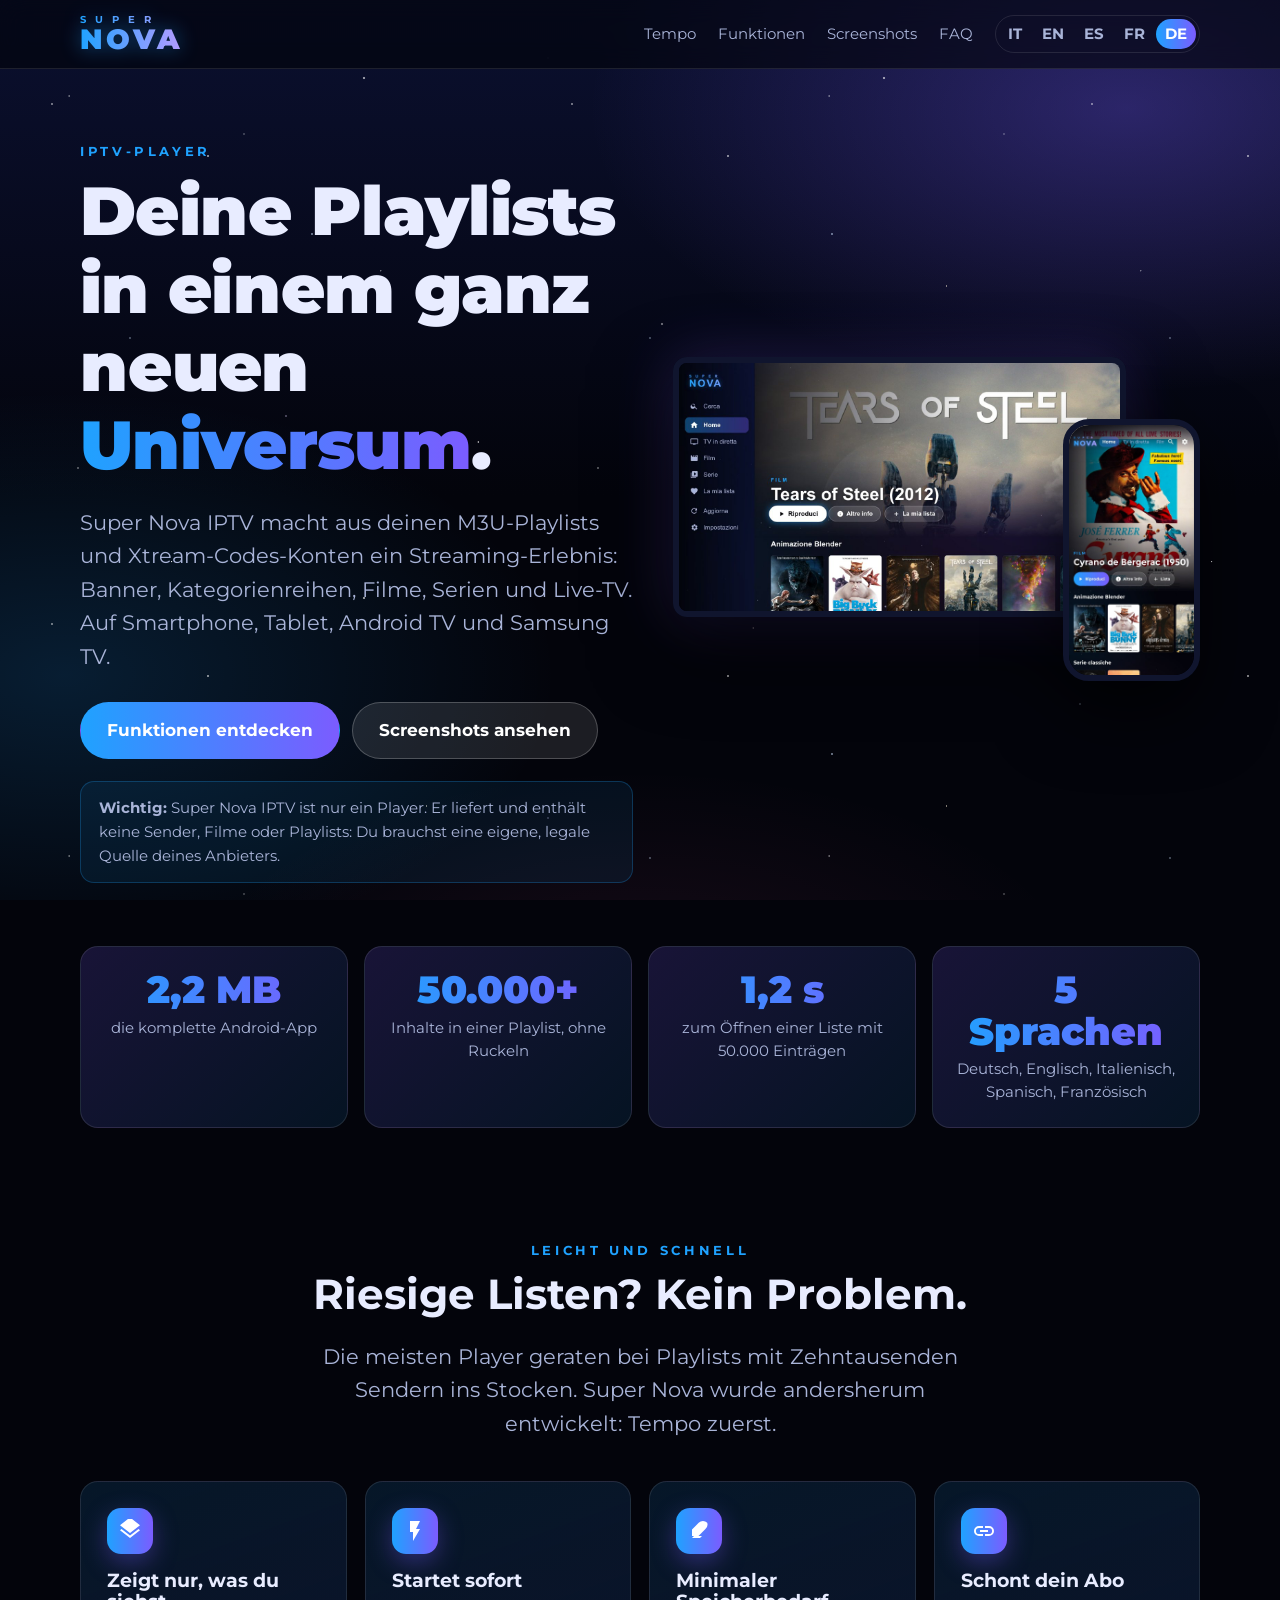
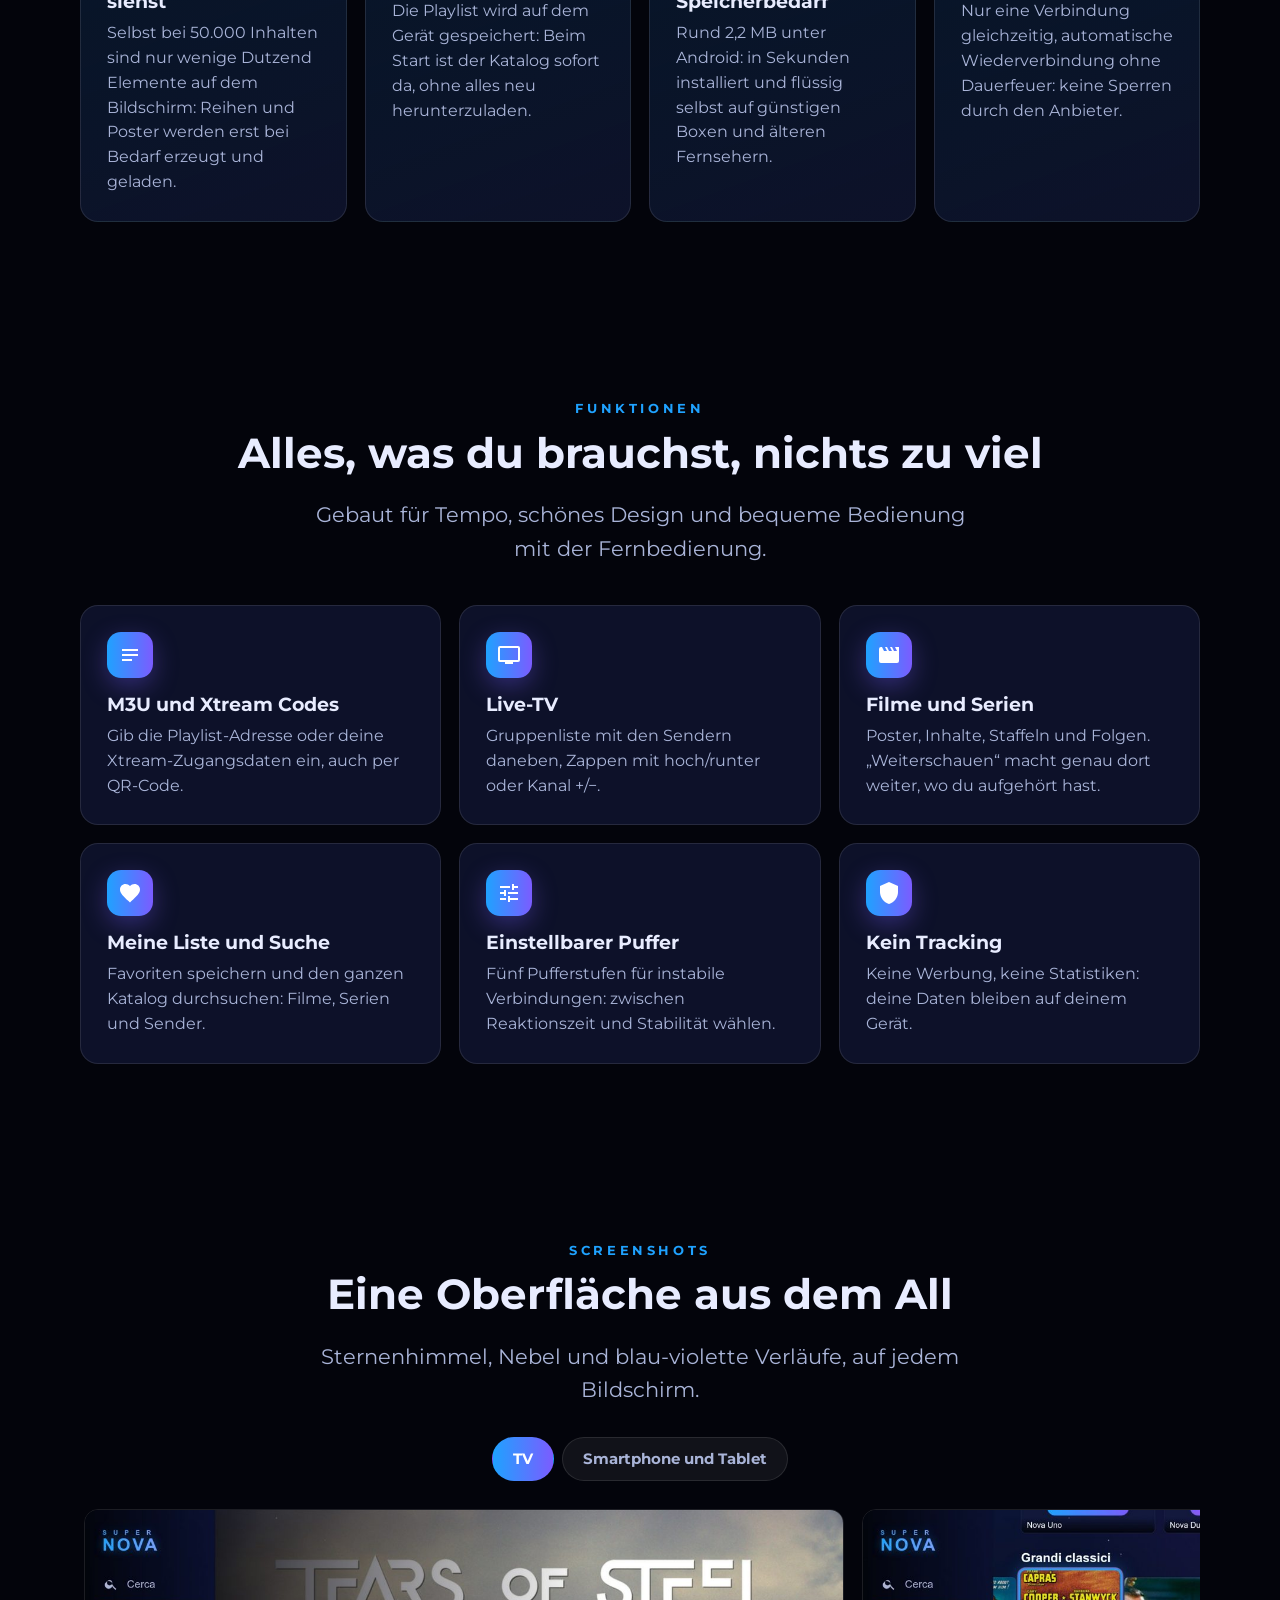
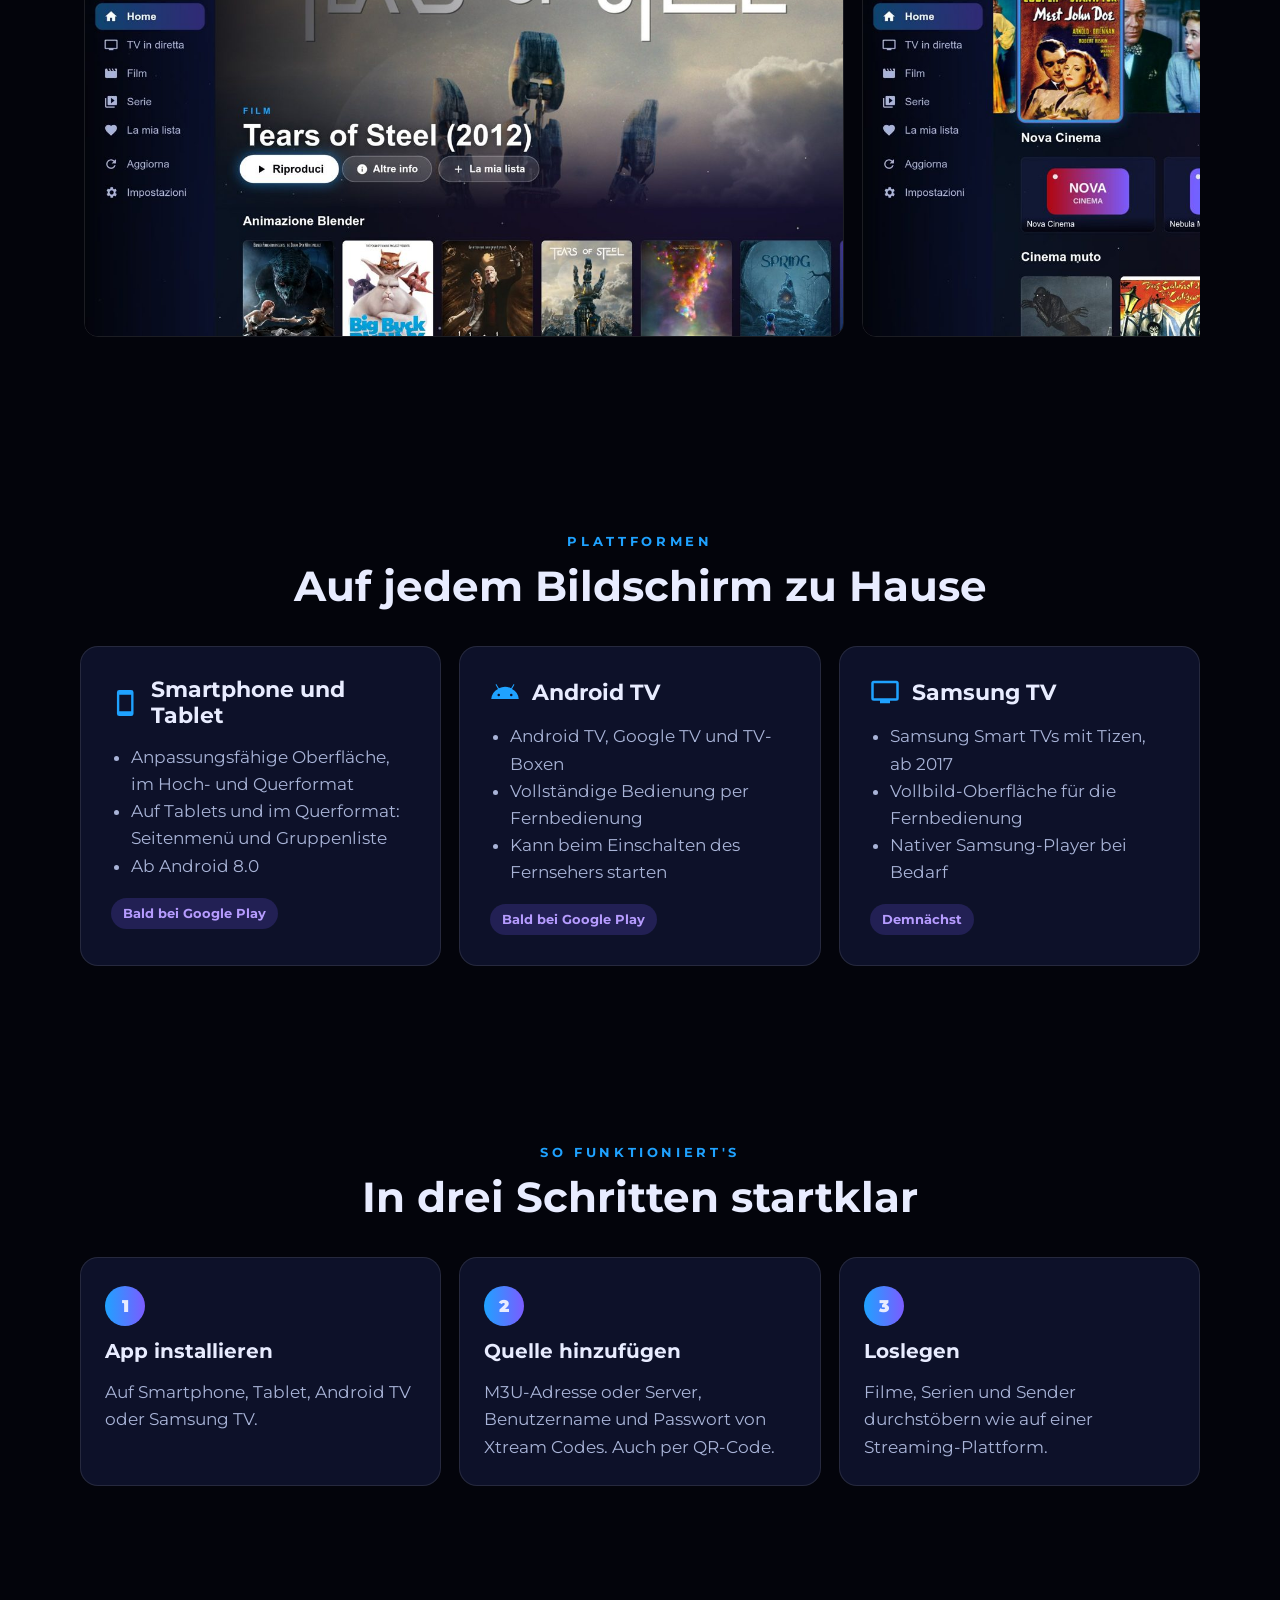
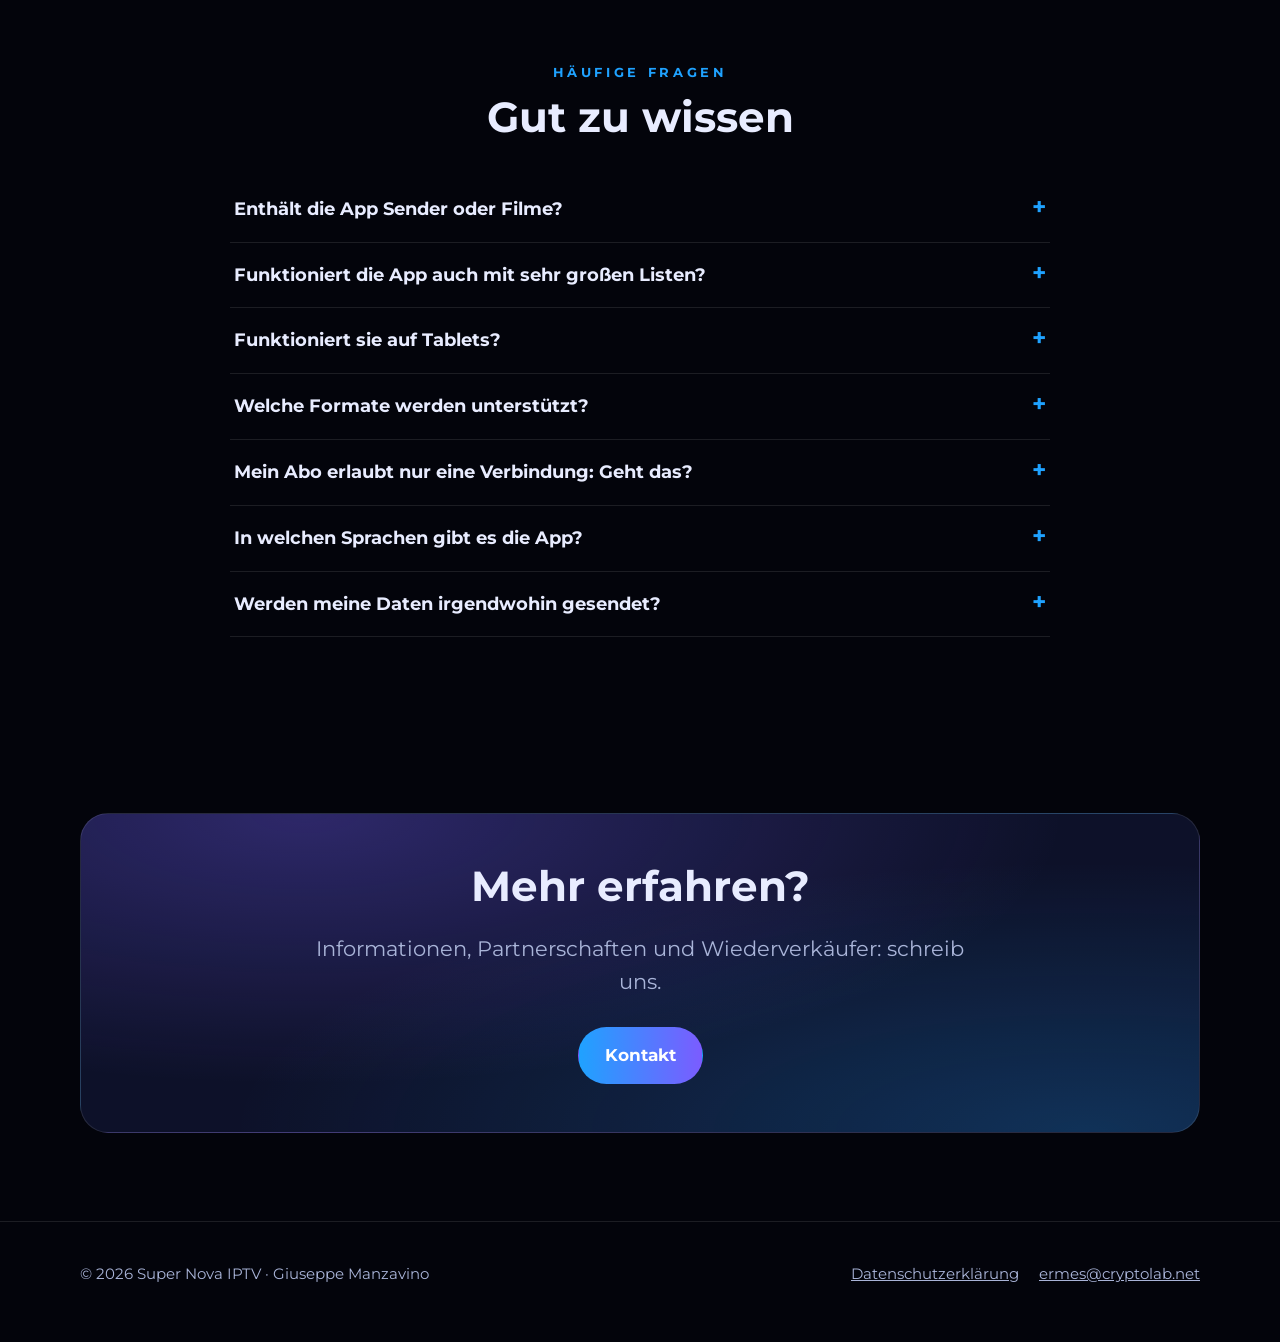
==== commit afa2c90d: "Dimensione aggiornata: l'app Android pesa 2,2 MB Co-Authored-By: Claude Opus 5.5 <noreply@anthropic." ====
--- a/de.html
+++ b/de.html
@@ -59,7 +59,7 @@
   </section>
 
   <section class="stats-band">
-    <div class="wrap stats"><div class="stat"><strong>2,5 MB</strong><span>die komplette Android-App</span></div><div class="stat"><strong>50.000+</strong><span>Inhalte in einer Playlist, ohne Ruckeln</span></div><div class="stat"><strong>1,2 s</strong><span>zum Öffnen einer Liste mit 50.000 Einträgen</span></div><div class="stat"><strong>5 Sprachen</strong><span>Deutsch, Englisch, Italienisch, Spanisch, Französisch</span></div></div>
+    <div class="wrap stats"><div class="stat"><strong>2,2 MB</strong><span>die komplette Android-App</span></div><div class="stat"><strong>50.000+</strong><span>Inhalte in einer Playlist, ohne Ruckeln</span></div><div class="stat"><strong>1,2 s</strong><span>zum Öffnen einer Liste mit 50.000 Einträgen</span></div><div class="stat"><strong>5 Sprachen</strong><span>Deutsch, Englisch, Italienisch, Spanisch, Französisch</span></div></div>
   </section>
 
   <section id="velocita">
@@ -67,7 +67,7 @@
       <div class="eyebrow">Leicht und schnell</div>
       <h2>Riesige Listen? Kein Problem.</h2>
       <p class="lead">Die meisten Player geraten bei Playlists mit Zehntausenden Sendern ins Stocken. Super Nova wurde andersherum entwickelt: Tempo zuerst.</p>
-      <div class="grid speed" style="text-align:left"><div class="card"><div class="ico"><svg viewBox="0 0 24 24" aria-hidden="true"><path d="M12 16.5 3.5 10 2 11.2 12 19l10-7.8-1.5-1.2zM12 14l10-7.8L12-1.6 2 6.2z"/></svg></div><h3>Zeigt nur, was du siehst</h3><p>Selbst bei 50.000 Inhalten sind nur wenige Dutzend Elemente auf dem Bildschirm: Reihen und Poster werden erst bei Bedarf erzeugt und geladen.</p></div><div class="card"><div class="ico"><svg viewBox="0 0 24 24" aria-hidden="true"><path d="M7 2v11h3v9l7-12h-4l4-8z"/></svg></div><h3>Startet sofort</h3><p>Die Playlist wird auf dem Gerät gespeichert: Beim Start ist der Katalog sofort da, ohne alles neu herunterzuladen.</p></div><div class="card"><div class="ico"><svg viewBox="0 0 24 24" aria-hidden="true"><path d="M20.2 3.8a6 6 0 0 0-8.5 0L5 10.5V17h6.5l6.7-6.7a6 6 0 0 0 2-6.5zM3 21l2-2h8l2-2H7z"/></svg></div><h3>Minimaler Speicherbedarf</h3><p>Rund 2,5 MB unter Android: in Sekunden installiert und flüssig selbst auf günstigen Boxen und älteren Fernsehern.</p></div><div class="card"><div class="ico"><svg viewBox="0 0 24 24" aria-hidden="true"><path d="M3.9 12a3.1 3.1 0 0 1 3.1-3.1h4V7H7a5 5 0 0 0 0 10h4v-1.9H7A3.1 3.1 0 0 1 3.9 12zM8 13h8v-2H8zm9-6h-4v1.9h4a3.1 3.1 0 0 1 0 6.2h-4V17h4a5 5 0 0 0 0-10z"/></svg></div><h3>Schont dein Abo</h3><p>Nur eine Verbindung gleichzeitig, automatische Wiederverbindung ohne Dauerfeuer: keine Sperren durch den Anbieter.</p></div></div>
+      <div class="grid speed" style="text-align:left"><div class="card"><div class="ico"><svg viewBox="0 0 24 24" aria-hidden="true"><path d="M12 16.5 3.5 10 2 11.2 12 19l10-7.8-1.5-1.2zM12 14l10-7.8L12-1.6 2 6.2z"/></svg></div><h3>Zeigt nur, was du siehst</h3><p>Selbst bei 50.000 Inhalten sind nur wenige Dutzend Elemente auf dem Bildschirm: Reihen und Poster werden erst bei Bedarf erzeugt und geladen.</p></div><div class="card"><div class="ico"><svg viewBox="0 0 24 24" aria-hidden="true"><path d="M7 2v11h3v9l7-12h-4l4-8z"/></svg></div><h3>Startet sofort</h3><p>Die Playlist wird auf dem Gerät gespeichert: Beim Start ist der Katalog sofort da, ohne alles neu herunterzuladen.</p></div><div class="card"><div class="ico"><svg viewBox="0 0 24 24" aria-hidden="true"><path d="M20.2 3.8a6 6 0 0 0-8.5 0L5 10.5V17h6.5l6.7-6.7a6 6 0 0 0 2-6.5zM3 21l2-2h8l2-2H7z"/></svg></div><h3>Minimaler Speicherbedarf</h3><p>Rund 2,2 MB unter Android: in Sekunden installiert und flüssig selbst auf günstigen Boxen und älteren Fernsehern.</p></div><div class="card"><div class="ico"><svg viewBox="0 0 24 24" aria-hidden="true"><path d="M3.9 12a3.1 3.1 0 0 1 3.1-3.1h4V7H7a5 5 0 0 0 0 10h4v-1.9H7A3.1 3.1 0 0 1 3.9 12zM8 13h8v-2H8zm9-6h-4v1.9h4a3.1 3.1 0 0 1 0 6.2h-4V17h4a5 5 0 0 0 0-10z"/></svg></div><h3>Schont dein Abo</h3><p>Nur eine Verbindung gleichzeitig, automatische Wiederverbindung ohne Dauerfeuer: keine Sperren durch den Anbieter.</p></div></div>
     </div>
   </section>
 
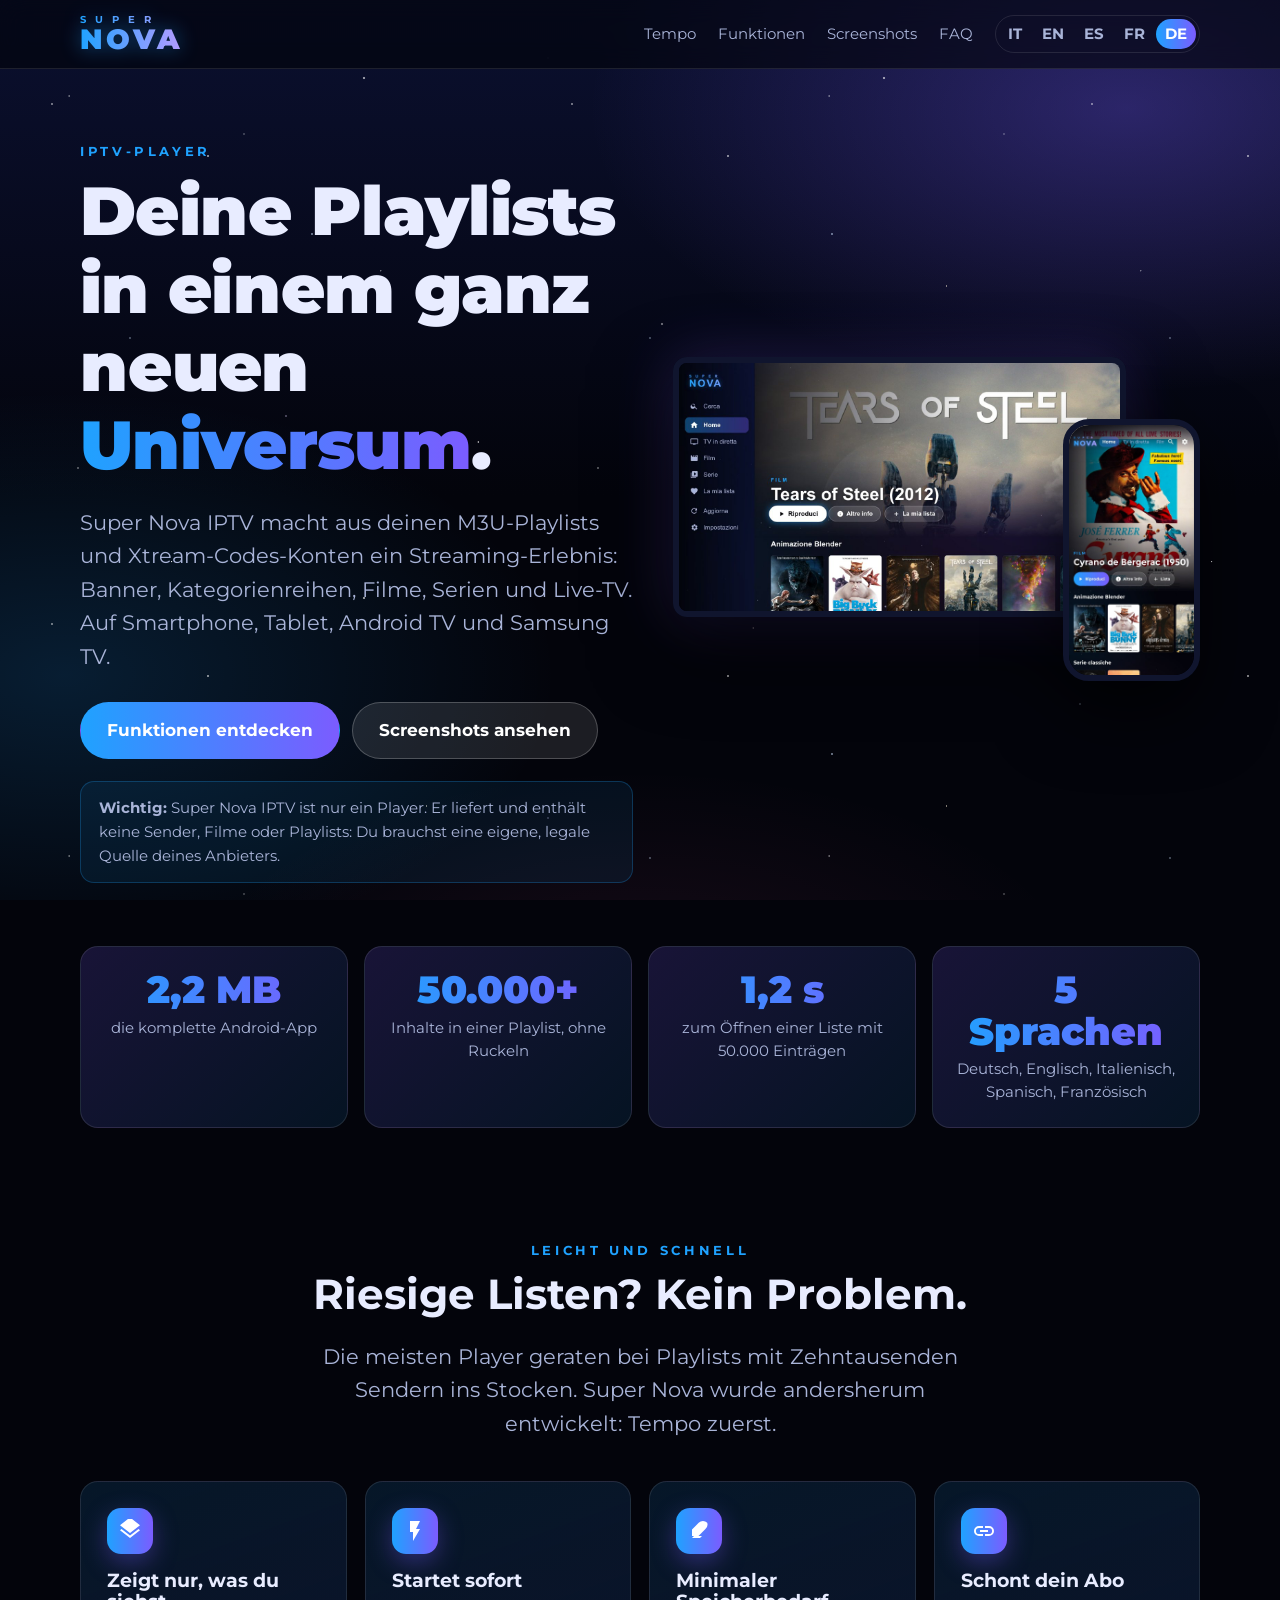
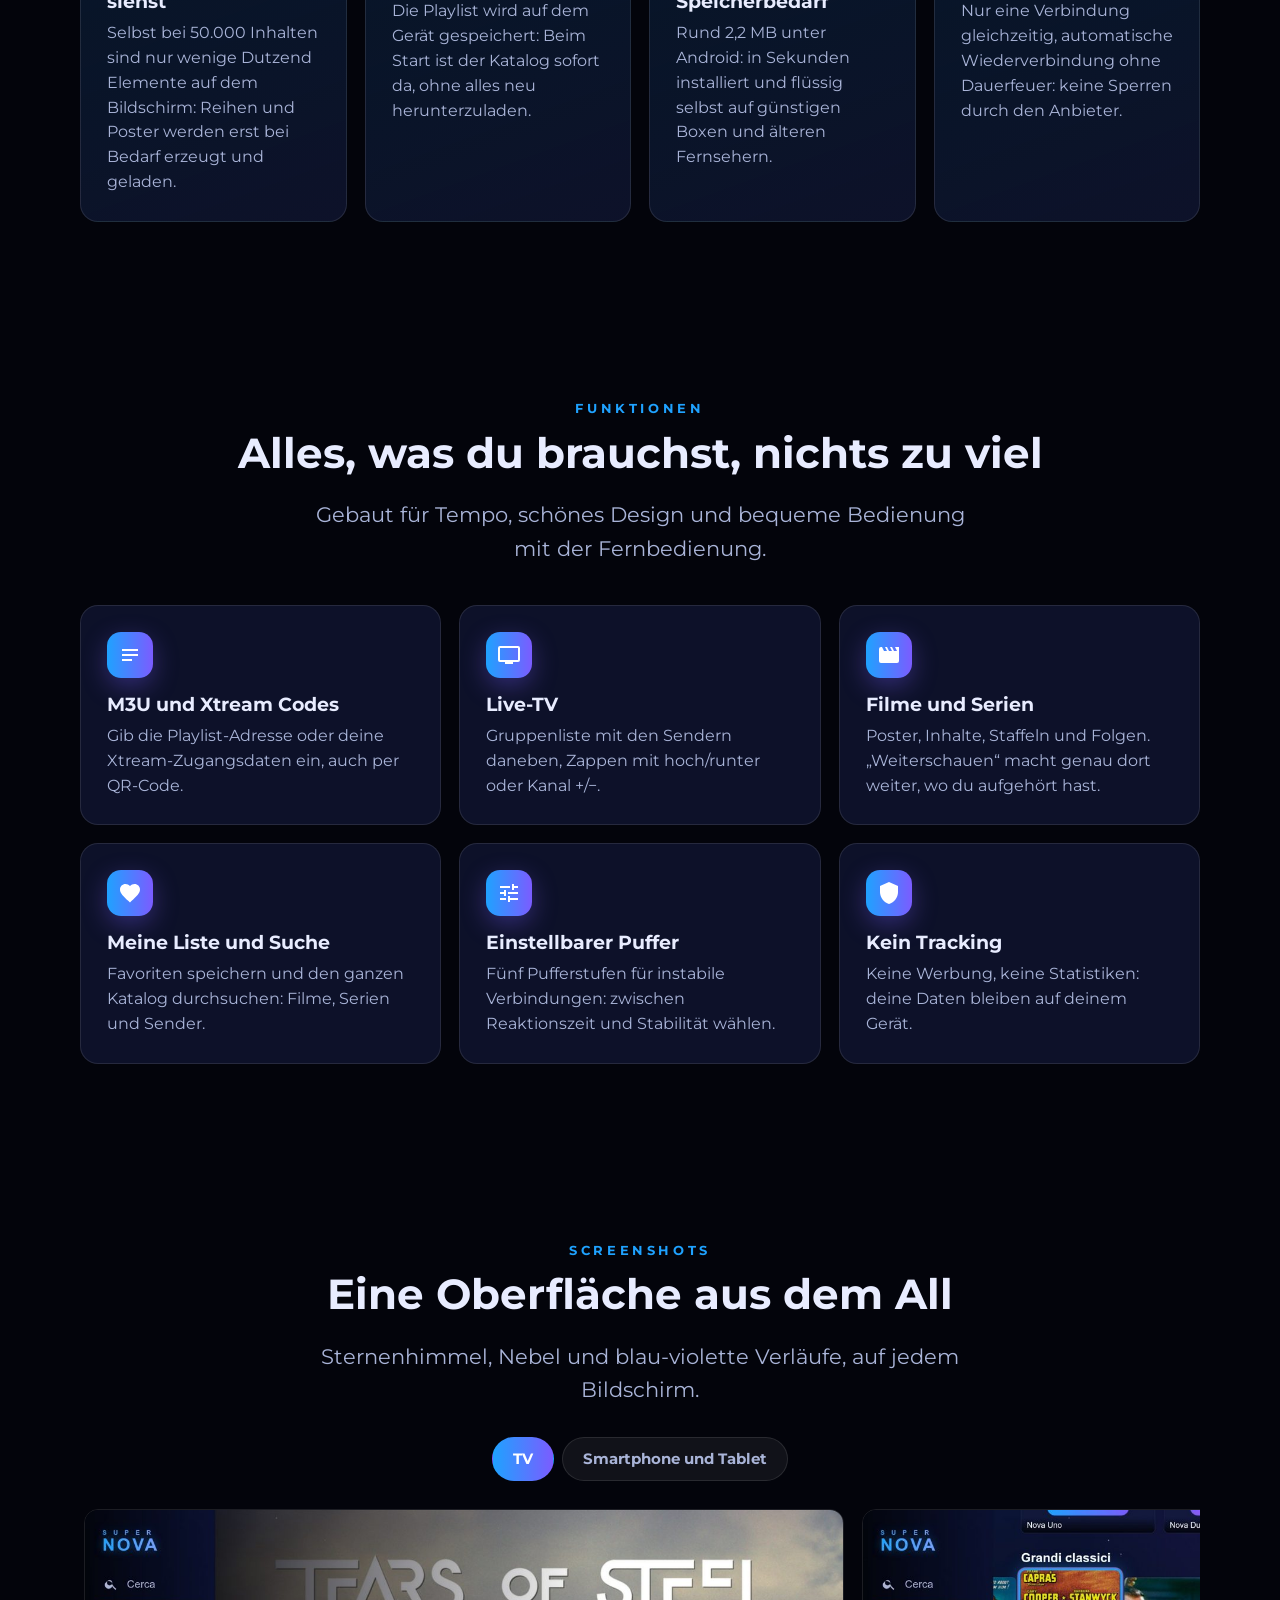
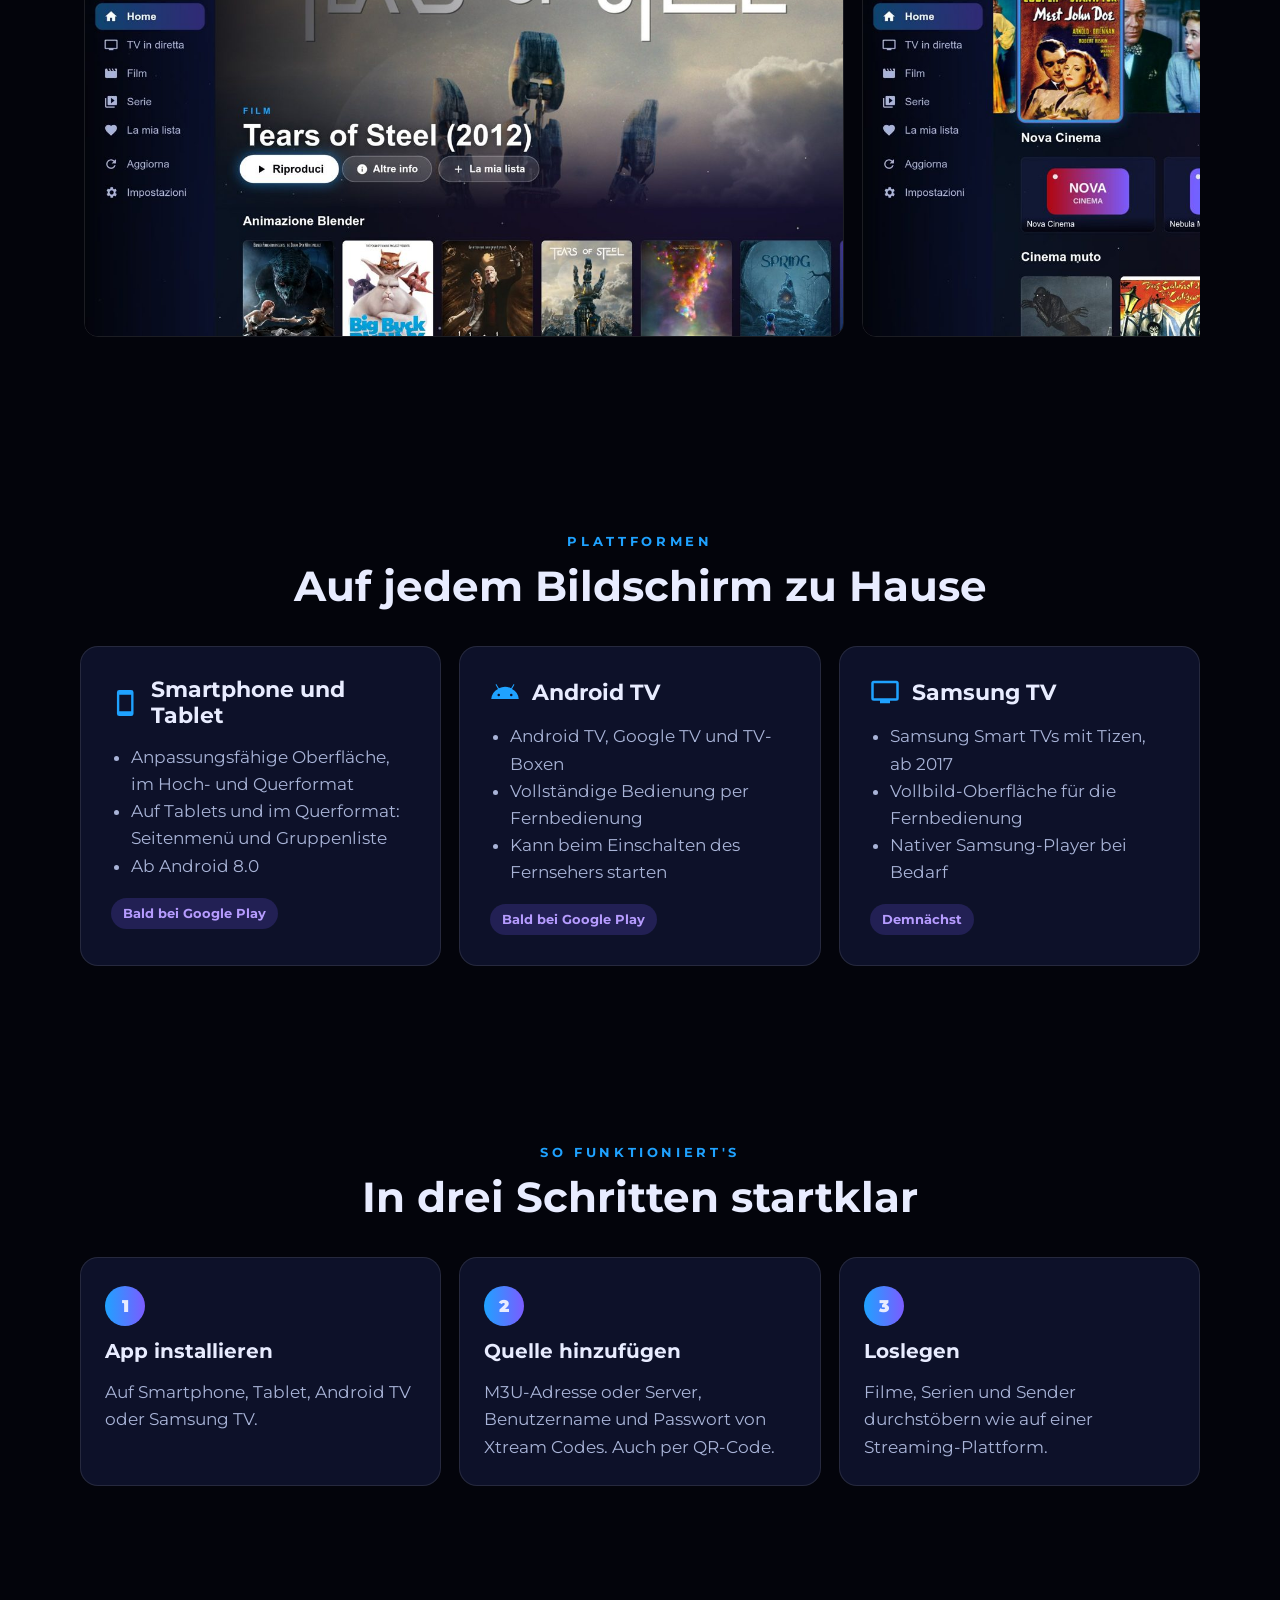
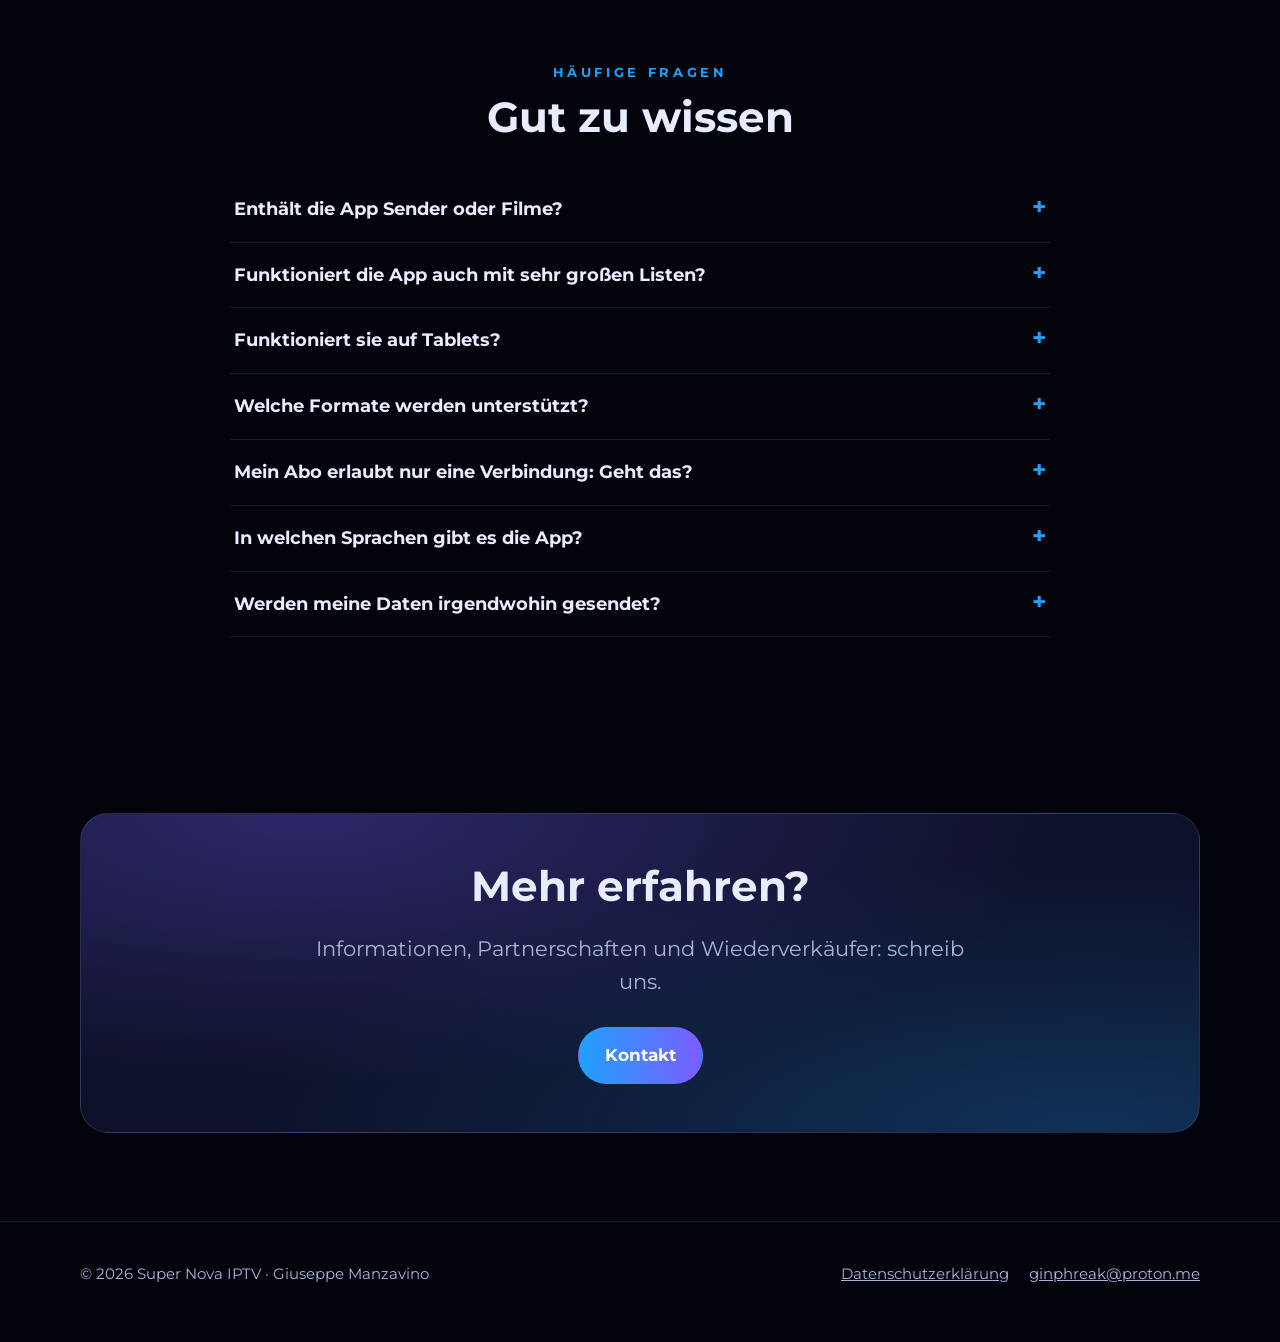
==== commit e9eec83e: "Nuovo indirizzo email di contatto: ginphreak@proton.me Co-Authored-By: Claude Opus 5.5 <noreply@anth" ====
--- a/de.html
+++ b/de.html
@@ -128,7 +128,7 @@
     <div class="wrap center contact">
       <h2>Mehr erfahren?</h2>
       <p class="lead">Informationen, Partnerschaften und Wiederverkäufer: schreib uns.</p>
-      <div class="btns" style="justify-content:center"><a class="btn primary" href="mailto:ermes@cryptolab.net">Kontakt</a></div>
+      <div class="btns" style="justify-content:center"><a class="btn primary" href="mailto:ginphreak@proton.me">Kontakt</a></div>
     </div>
   </section>
 </main>
@@ -138,7 +138,7 @@
     <div>© 2026 Super Nova IPTV · Giuseppe Manzavino</div>
     <nav>
       <a href="privacy.html#de">Datenschutzerklärung</a>
-      <a href="mailto:ermes@cryptolab.net">ermes@cryptolab.net</a>
+      <a href="mailto:ginphreak@proton.me">ginphreak@proton.me</a>
     </nav>
   </div>
 </footer>
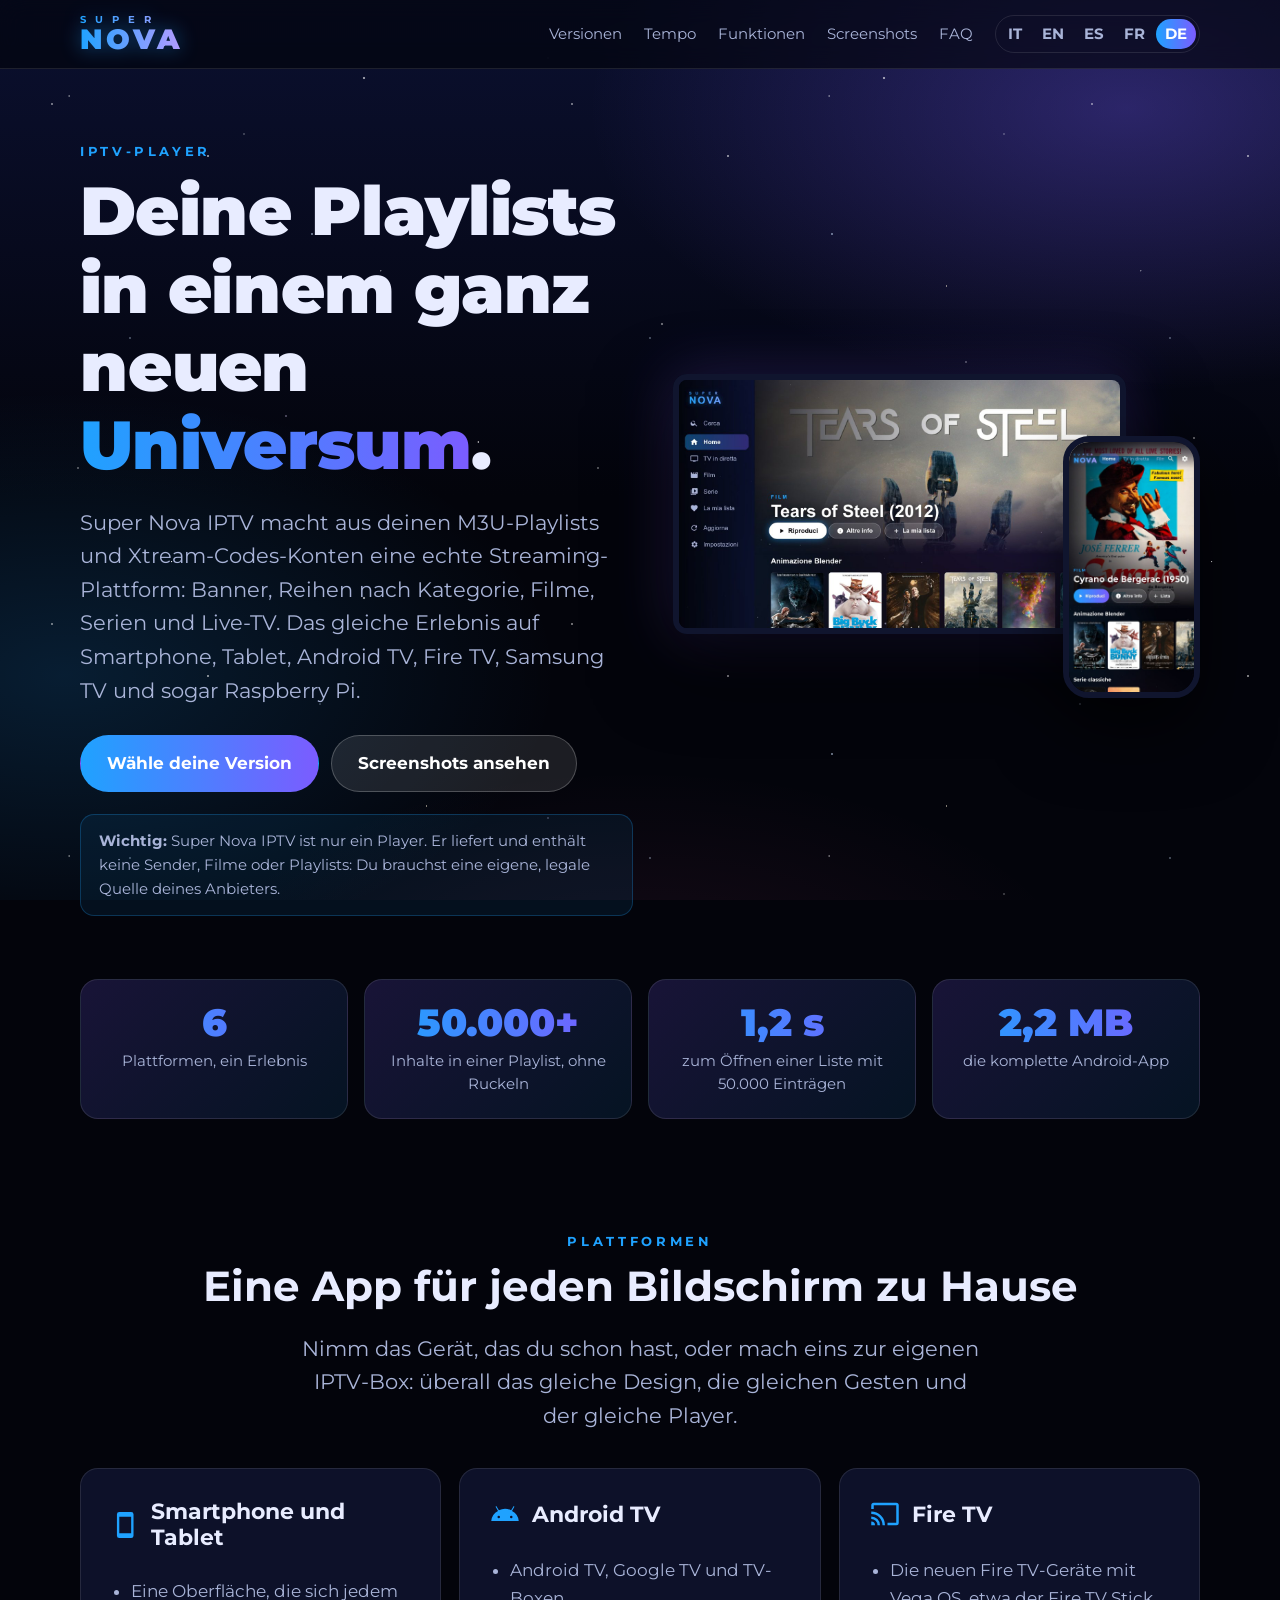
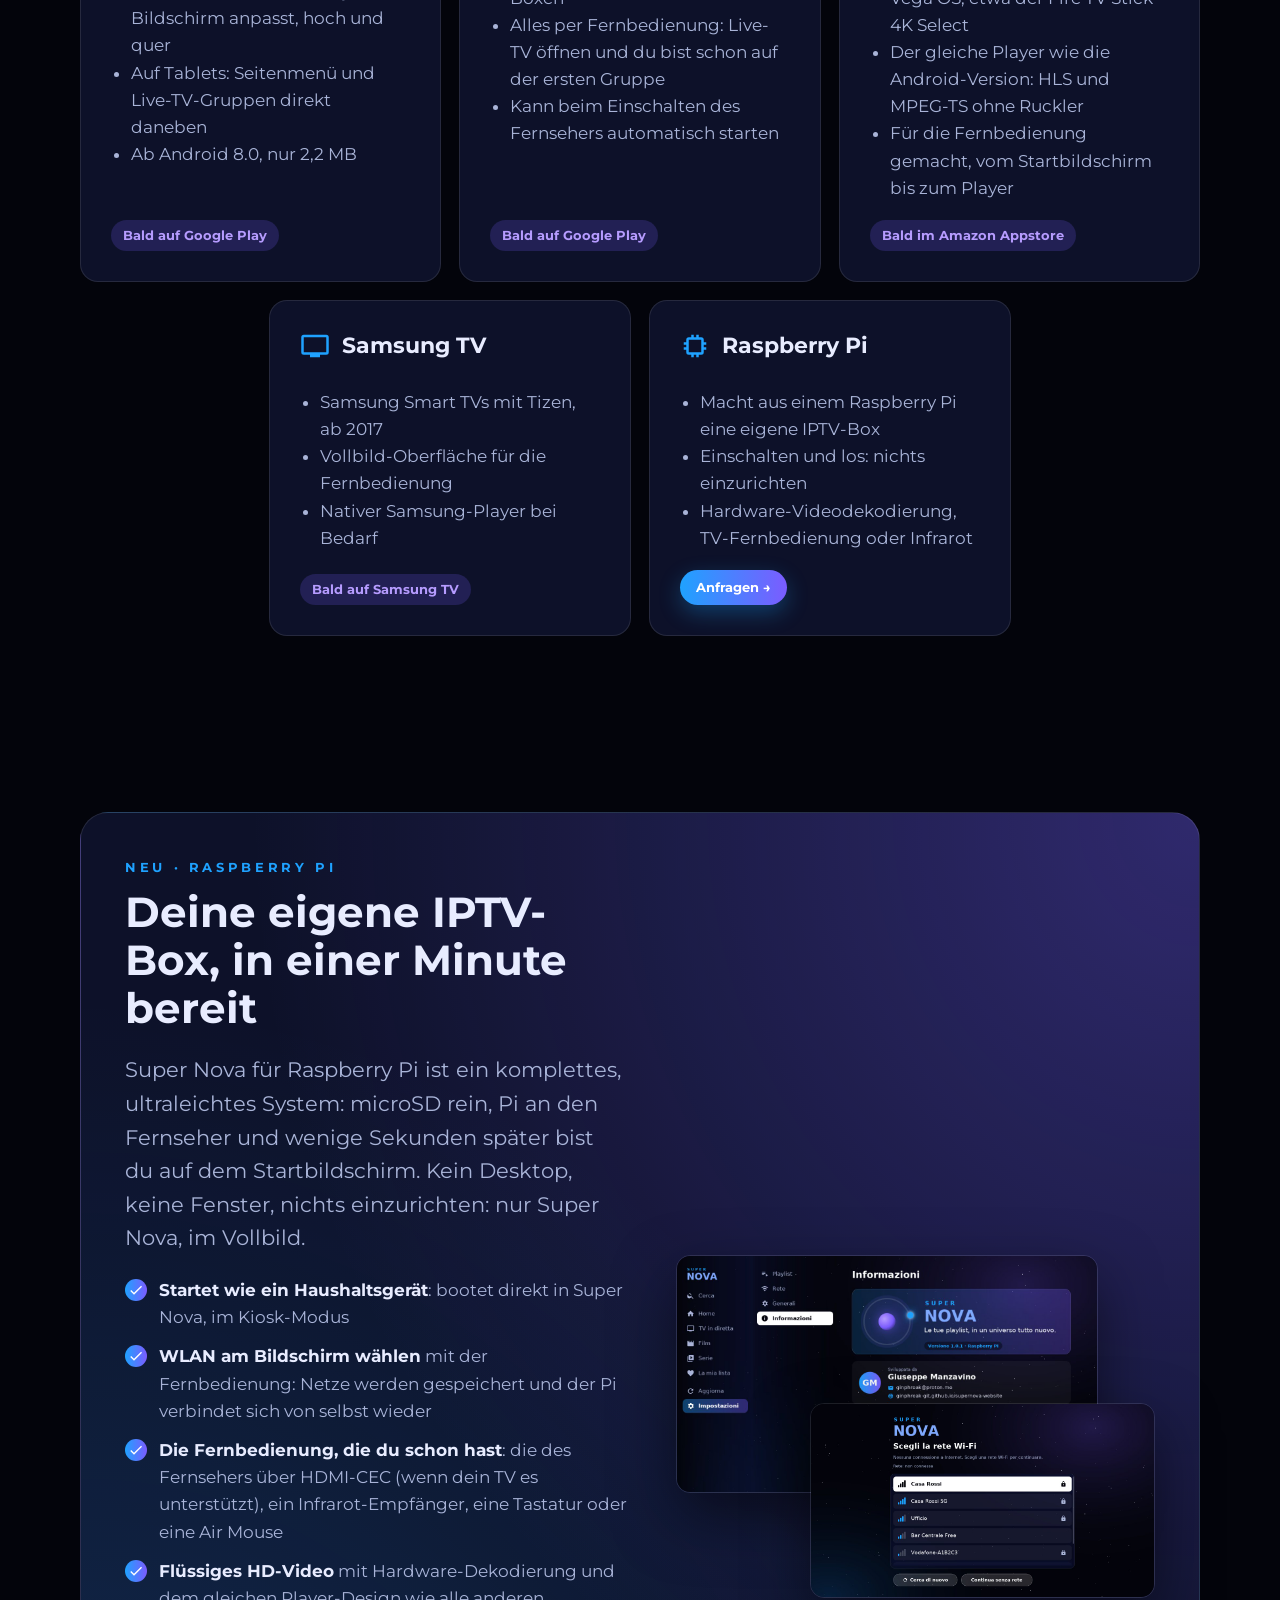
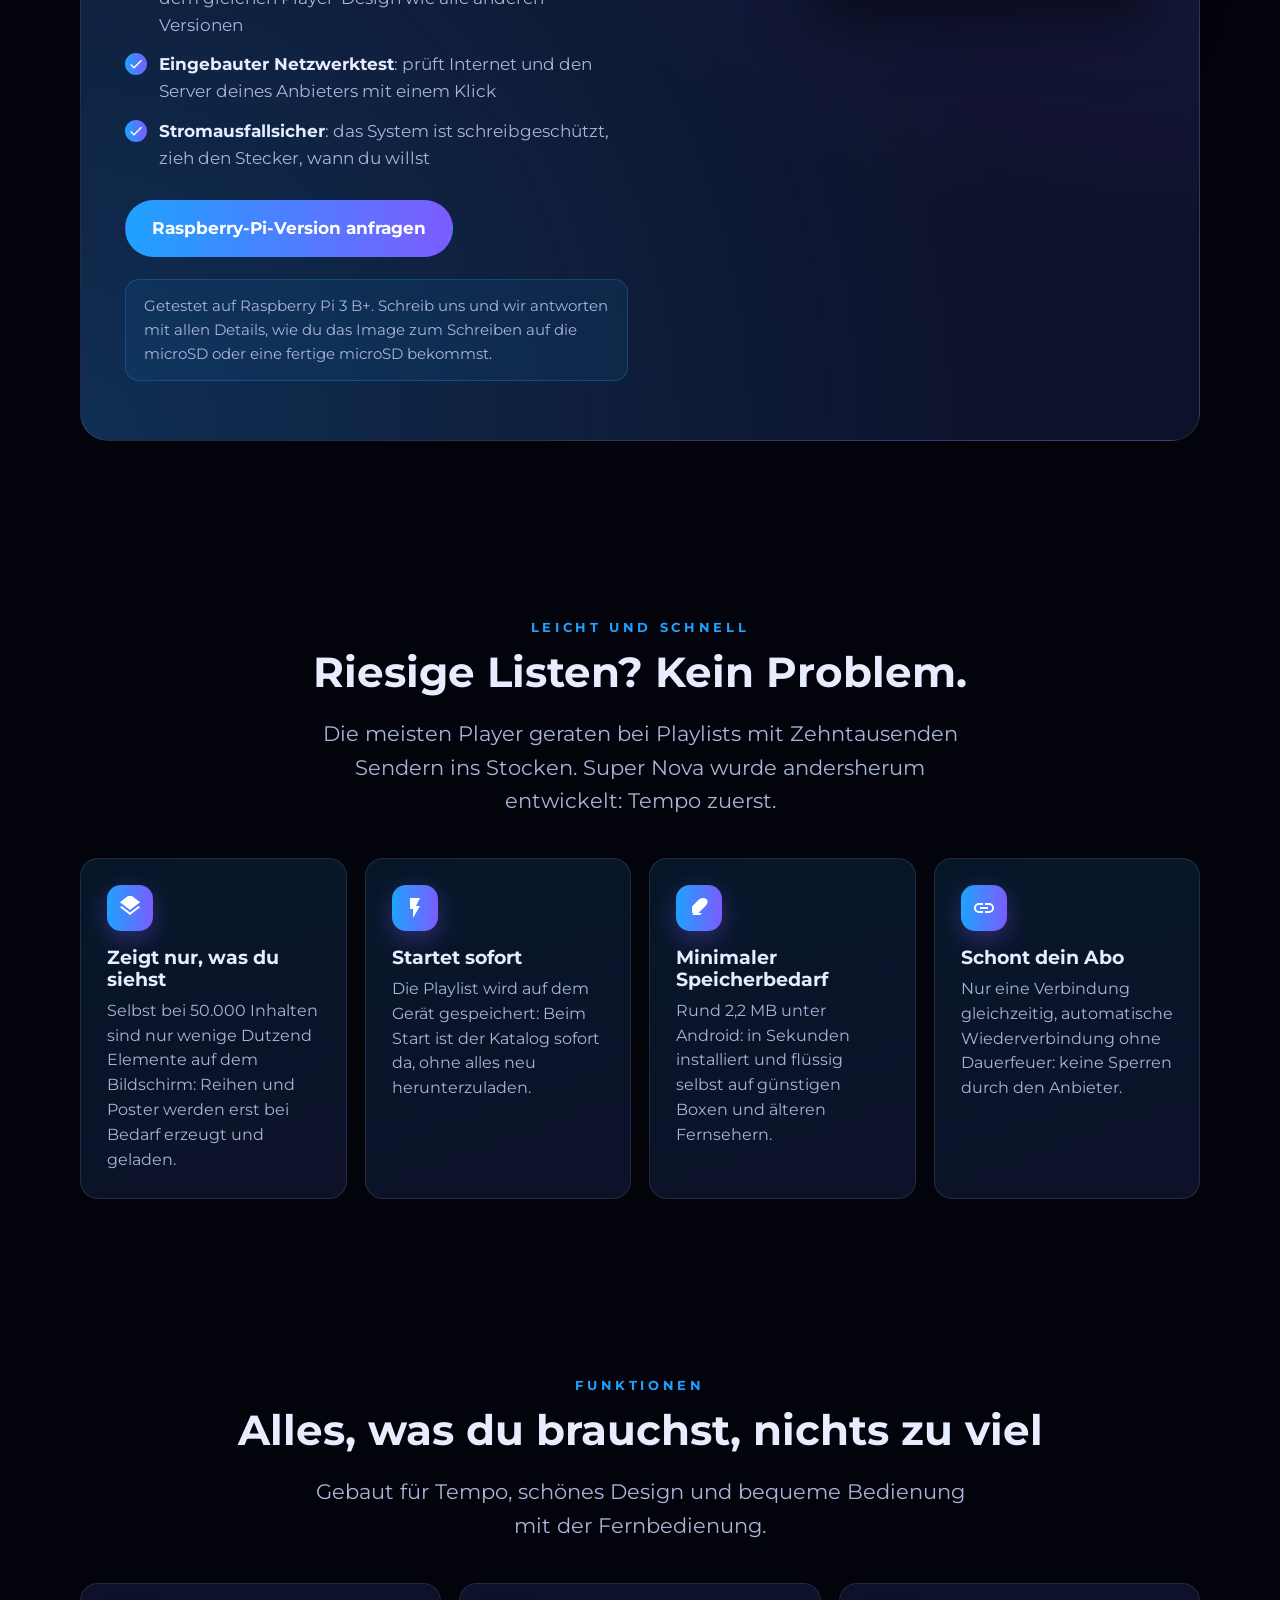
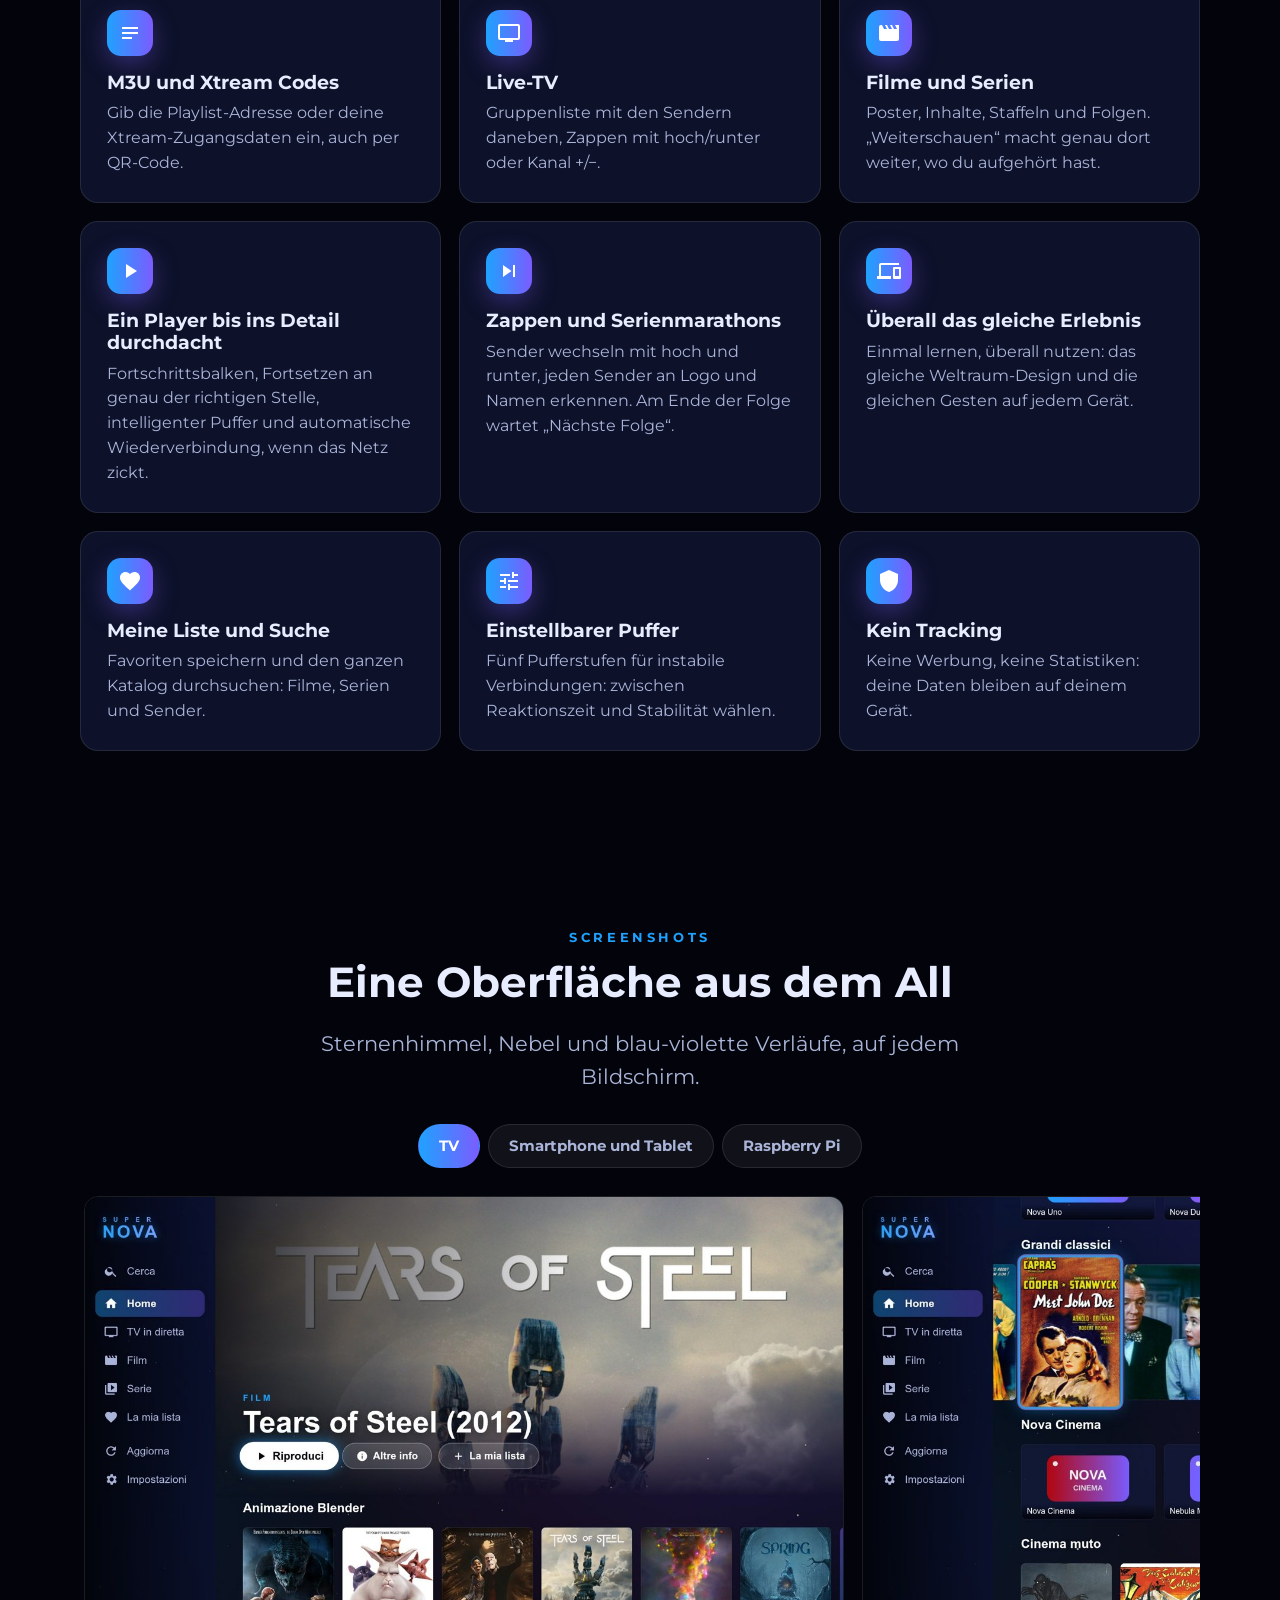
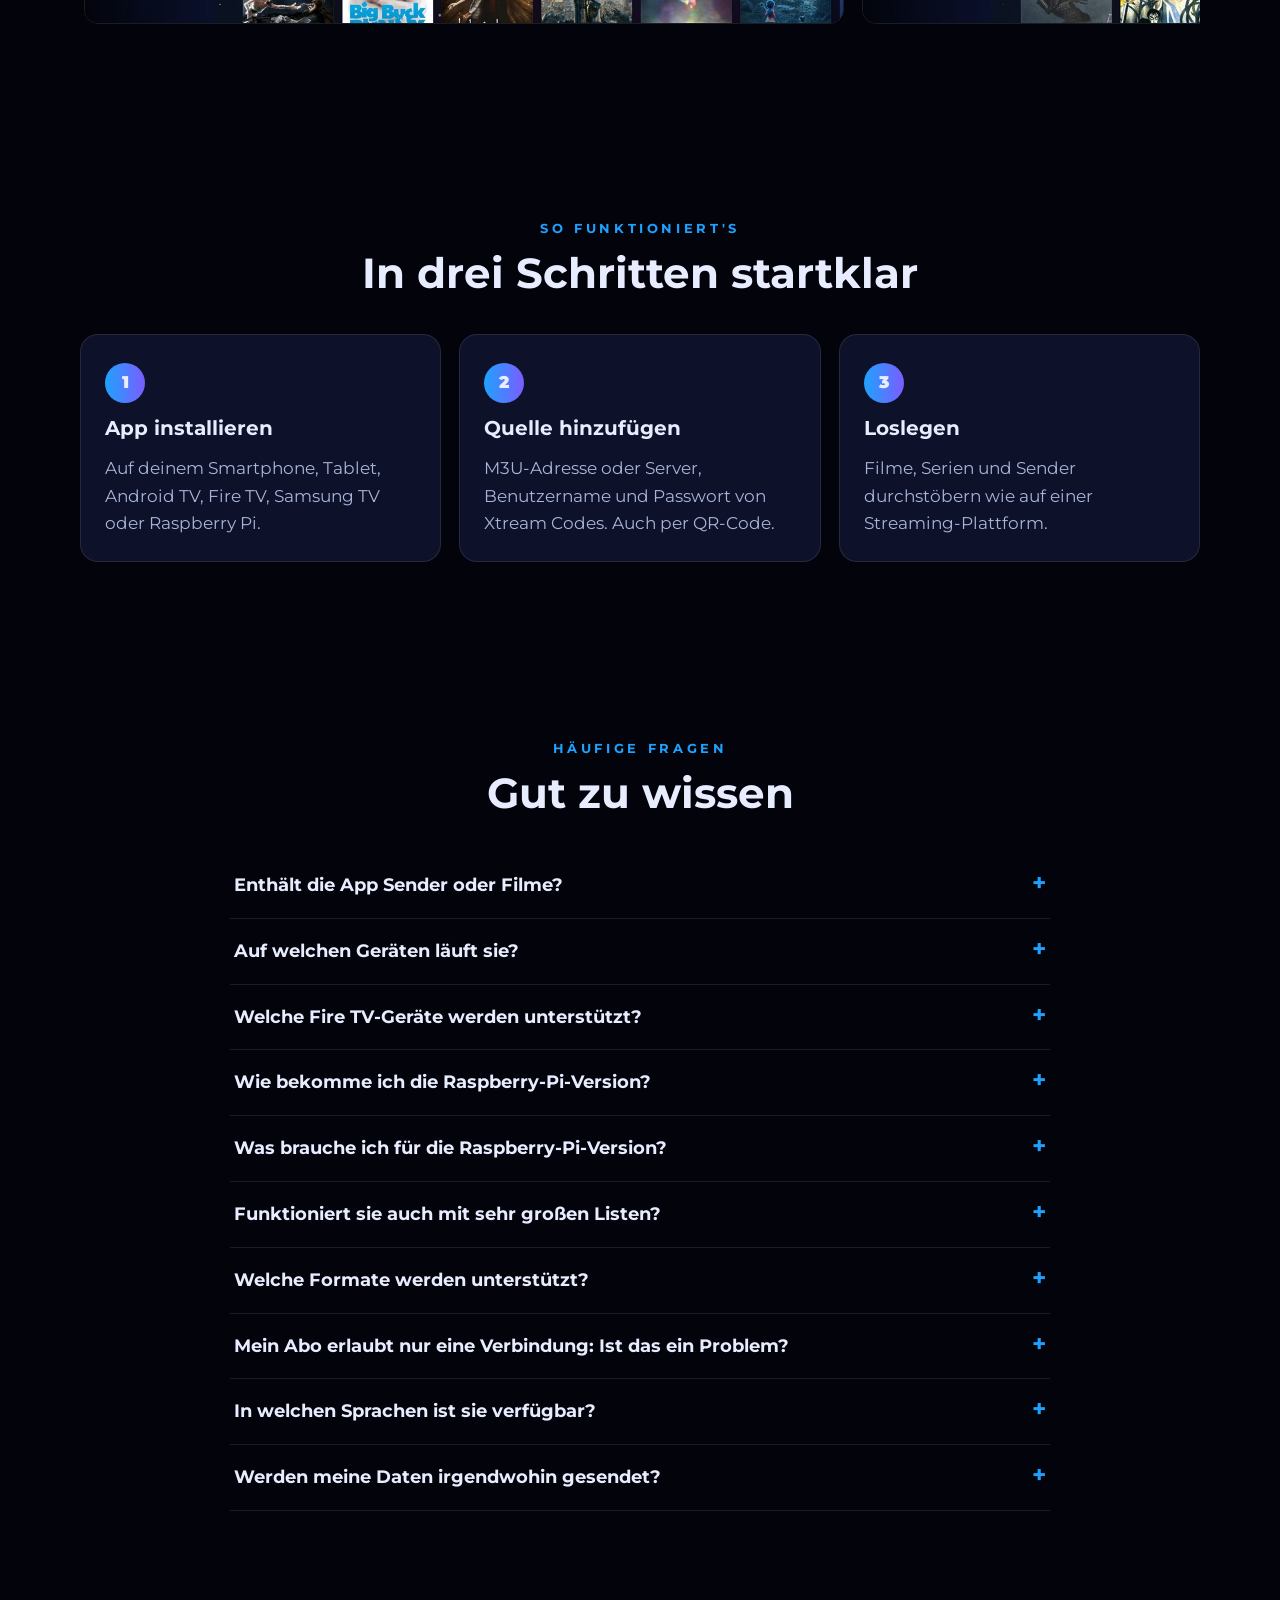
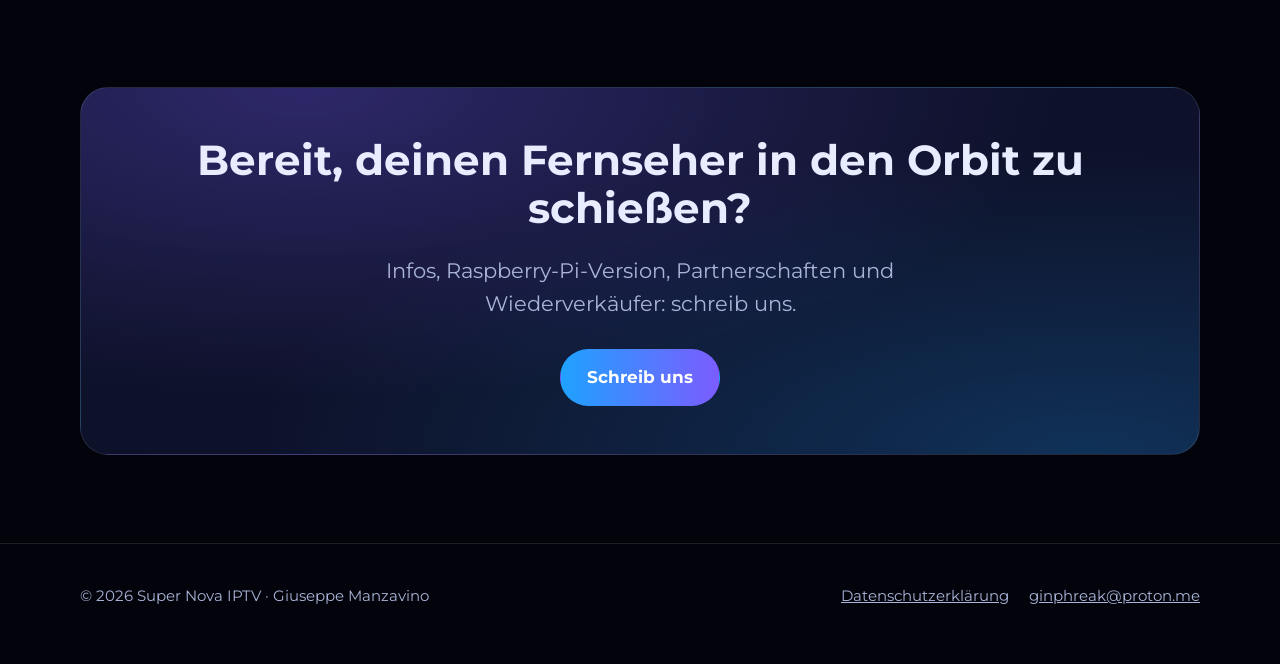
==== commit 9fbf7f80: "Sito: tutte le versioni (Android, Android TV, Fire TV, TV Samsung, Raspberry Pi), sezione Raspberry " ====
--- a/de.html
+++ b/de.html
@@ -3,10 +3,10 @@
 <head>
 <meta charset="utf-8">
 <meta name="viewport" content="width=device-width, initial-scale=1">
-<title>Super Nova IPTV – Der leichte, schnelle IPTV-Player für Android, Tablets und Samsung TV</title>
-<meta name="description" content="Super Nova IPTV: der Player für deine eigenen M3U-Playlists und Xtream-Codes-Konten. Ultraleicht und blitzschnell auch bei riesigen Listen. Smartphone, Tablet, Android TV und Samsung TV.">
+<title>Super Nova IPTV – Der schnelle, schöne IPTV-Player für Android, Fire TV, Samsung TV und Raspberry Pi</title>
+<meta name="description" content="Super Nova IPTV macht aus deinen M3U-Playlists und Xtream-Codes-Konten eine echte Streaming-Plattform. Blitzschnell selbst mit 50.000 Inhalten. Auf Smartphone, Tablet, Android TV, Fire TV, Samsung TV und Raspberry Pi.">
 <meta property="og:title" content="Super Nova IPTV">
-<meta property="og:description" content="Super Nova IPTV: der Player für deine eigenen M3U-Playlists und Xtream-Codes-Konten. Ultraleicht und blitzschnell auch bei riesigen Listen. Smartphone, Tablet, Android TV und Samsung TV.">
+<meta property="og:description" content="Super Nova IPTV macht aus deinen M3U-Playlists und Xtream-Codes-Konten eine echte Streaming-Plattform. Blitzschnell selbst mit 50.000 Inhalten. Auf Smartphone, Tablet, Android TV, Fire TV, Samsung TV und Raspberry Pi.">
 <meta property="og:image" content="assets/img/og-image.png">
 <meta name="theme-color" content="#03040B">
 <link rel="icon" href="assets/img/favicon-32.png" sizes="32x32">
@@ -29,6 +29,7 @@
   <div class="wrap">
     <a class="logo" href="de.html" aria-label="Super Nova IPTV"><span class="s">SUPER</span><span class="n">NOVA</span></a>
     <nav>
+      <a class="opt" href="#piattaforme">Versionen</a>
       <a class="opt" href="#velocita">Tempo</a>
       <a class="opt" href="#funzioni">Funktionen</a>
       <a class="opt" href="#galleria">Screenshots</a>
@@ -44,9 +45,9 @@
       <div>
         <div class="eyebrow">IPTV-Player</div>
         <h1>Deine Playlists<br>in einem ganz neuen<br><em>Universum</em>.</h1>
-        <p class="lead">Super Nova IPTV macht aus deinen M3U-Playlists und Xtream-Codes-Konten ein Streaming-Erlebnis: Banner, Kategorienreihen, Filme, Serien und Live-TV. Auf Smartphone, Tablet, Android TV und Samsung TV.</p>
+        <p class="lead">Super Nova IPTV macht aus deinen M3U-Playlists und Xtream-Codes-Konten eine echte Streaming-Plattform: Banner, Reihen nach Kategorie, Filme, Serien und Live-TV. Das gleiche Erlebnis auf Smartphone, Tablet, Android TV, Fire TV, Samsung TV und sogar Raspberry Pi.</p>
         <div class="btns">
-          <a class="btn primary" href="#funzioni">Funktionen entdecken</a>
+          <a class="btn primary" href="#piattaforme">Wähle deine Version</a>
           <a class="btn" href="#galleria">Screenshots ansehen</a>
         </div>
         <p class="notice"><strong>Wichtig:</strong> Super Nova IPTV ist nur ein Player. Er liefert und enthält keine Sender, Filme oder Playlists: Du brauchst eine eigene, legale Quelle deines Anbieters.</p>
@@ -59,7 +60,33 @@
   </section>
 
   <section class="stats-band">
-    <div class="wrap stats"><div class="stat"><strong>2,2 MB</strong><span>die komplette Android-App</span></div><div class="stat"><strong>50.000+</strong><span>Inhalte in einer Playlist, ohne Ruckeln</span></div><div class="stat"><strong>1,2 s</strong><span>zum Öffnen einer Liste mit 50.000 Einträgen</span></div><div class="stat"><strong>5 Sprachen</strong><span>Deutsch, Englisch, Italienisch, Spanisch, Französisch</span></div></div>
+    <div class="wrap stats"><div class="stat"><strong>6</strong><span>Plattformen, ein Erlebnis</span></div><div class="stat"><strong>50.000+</strong><span>Inhalte in einer Playlist, ohne Ruckeln</span></div><div class="stat"><strong>1,2 s</strong><span>zum Öffnen einer Liste mit 50.000 Einträgen</span></div><div class="stat"><strong>2,2 MB</strong><span>die komplette Android-App</span></div></div>
+  </section>
+
+  <section id="piattaforme">
+    <div class="wrap center">
+      <div class="eyebrow">Plattformen</div>
+      <h2>Eine App für jeden Bildschirm zu Hause</h2>
+      <p class="lead">Nimm das Gerät, das du schon hast, oder mach eins zur eigenen IPTV-Box: überall das gleiche Design, die gleichen Gesten und der gleiche Player.</p>
+      <div class="platforms five" style="text-align:left"><div class="platform"><h3><svg viewBox="0 0 24 24" aria-hidden="true"><path d="M17 1H7a2 2 0 0 0-2 2v18a2 2 0 0 0 2 2h10a2 2 0 0 0 2-2V3a2 2 0 0 0-2-2zm0 18H7V5h10z"/></svg>Smartphone und Tablet</h3><ul><li>Eine Oberfläche, die sich jedem Bildschirm anpasst, hoch und quer</li><li>Auf Tablets: Seitenmenü und Live-TV-Gruppen direkt daneben</li><li>Ab Android 8.0, nur 2,2 MB</li></ul><span class="badge">Bald auf Google Play</span></div><div class="platform"><h3><svg viewBox="0 0 24 24" aria-hidden="true"><path d="M17.6 9.5l1.8-3.2a.4.4 0 0 0-.7-.4L16.9 9a11 11 0 0 0-9.8 0L5.3 5.9a.4.4 0 0 0-.7.4l1.8 3.2A10 10 0 0 0 1 17.5h22a10 10 0 0 0-5.4-8zM7 15.3a1 1 0 1 1 1-1 1 1 0 0 1-1 1zm10 0a1 1 0 1 1 1-1 1 1 0 0 1-1 1z"/></svg>Android TV</h3><ul><li>Android TV, Google TV und TV-Boxen</li><li>Alles per Fernbedienung: Live-TV öffnen und du bist schon auf der ersten Gruppe</li><li>Kann beim Einschalten des Fernsehers automatisch starten</li></ul><span class="badge">Bald auf Google Play</span></div><div class="platform"><h3><svg viewBox="0 0 24 24" aria-hidden="true"><path d="M21 3H3a2 2 0 0 0-2 2v3h2V5h18v14h-7v2h7a2 2 0 0 0 2-2V5a2 2 0 0 0-2-2zM1 18v3h3a3 3 0 0 0-3-3zm0-4v2a5 5 0 0 1 5 5h2a7 7 0 0 0-7-7zm0-4v2a9 9 0 0 1 9 9h2A11 11 0 0 0 1 10z"/></svg>Fire TV</h3><ul><li>Die neuen Fire TV-Geräte mit Vega OS, etwa der Fire TV Stick 4K Select</li><li>Der gleiche Player wie die Android-Version: HLS und MPEG-TS ohne Ruckler</li><li>Für die Fernbedienung gemacht, vom Startbildschirm bis zum Player</li></ul><span class="badge">Bald im Amazon Appstore</span></div><div class="platform"><h3><svg viewBox="0 0 24 24" aria-hidden="true"><path d="M21 3H3a2 2 0 0 0-2 2v12a2 2 0 0 0 2 2h5v2h8v-2h5a2 2 0 0 0 2-2V5a2 2 0 0 0-2-2zm0 14H3V5h18v12z"/></svg>Samsung TV</h3><ul><li>Samsung Smart TVs mit Tizen, ab 2017</li><li>Vollbild-Oberfläche für die Fernbedienung</li><li>Nativer Samsung-Player bei Bedarf</li></ul><span class="badge">Bald auf Samsung TV</span></div><div class="platform"><h3><svg viewBox="0 0 24 24" aria-hidden="true"><path d="M9 3v2H7a2 2 0 0 0-2 2v2H3v2h2v2H3v2h2v2a2 2 0 0 0 2 2h2v2h2v-2h2v2h2v-2h2a2 2 0 0 0 2-2v-2h2v-2h-2v-2h2V9h-2V7a2 2 0 0 0-2-2h-2V3h-2v2h-2V3zM7 7h10v10H7z"/></svg>Raspberry Pi</h3><ul><li>Macht aus einem Raspberry Pi eine eigene IPTV-Box</li><li>Einschalten und los: nichts einzurichten</li><li>Hardware-Videodekodierung, TV-Fernbedienung oder Infrarot</li></ul><a class="badge link" href="mailto:ginphreak@proton.me?subject=Anfrage%20Super%20Nova%20IPTV%20f%C3%BCr%20Raspberry%20Pi">Anfragen →</a></div></div>
+    </div>
+  </section>
+
+  <section id="raspberry">
+    <div class="wrap spotlight">
+      <div>
+        <div class="eyebrow">Neu · Raspberry Pi</div>
+        <h2>Deine eigene IPTV-Box, in einer Minute bereit</h2>
+        <p class="lead">Super Nova für Raspberry Pi ist ein komplettes, ultraleichtes System: microSD rein, Pi an den Fernseher und wenige Sekunden später bist du auf dem Startbildschirm. Kein Desktop, keine Fenster, nichts einzurichten: nur Super Nova, im Vollbild.</p>
+        <ul class="checks"><li><svg viewBox="0 0 24 24" aria-hidden="true"><path d="M9 16.2 4.8 12l-1.4 1.4L9 19 21 7l-1.4-1.4z"/></svg><span><strong>Startet wie ein Haushaltsgerät</strong>: bootet direkt in Super Nova, im Kiosk-Modus</span></li><li><svg viewBox="0 0 24 24" aria-hidden="true"><path d="M9 16.2 4.8 12l-1.4 1.4L9 19 21 7l-1.4-1.4z"/></svg><span><strong>WLAN am Bildschirm wählen</strong> mit der Fernbedienung: Netze werden gespeichert und der Pi verbindet sich von selbst wieder</span></li><li><svg viewBox="0 0 24 24" aria-hidden="true"><path d="M9 16.2 4.8 12l-1.4 1.4L9 19 21 7l-1.4-1.4z"/></svg><span><strong>Die Fernbedienung, die du schon hast</strong>: die des Fernsehers über HDMI-CEC (wenn dein TV es unterstützt), ein Infrarot-Empfänger, eine Tastatur oder eine Air Mouse</span></li><li><svg viewBox="0 0 24 24" aria-hidden="true"><path d="M9 16.2 4.8 12l-1.4 1.4L9 19 21 7l-1.4-1.4z"/></svg><span><strong>Flüssiges HD-Video</strong> mit Hardware-Dekodierung und dem gleichen Player-Design wie alle anderen Versionen</span></li><li><svg viewBox="0 0 24 24" aria-hidden="true"><path d="M9 16.2 4.8 12l-1.4 1.4L9 19 21 7l-1.4-1.4z"/></svg><span><strong>Eingebauter Netzwerktest</strong>: prüft Internet und den Server deines Anbieters mit einem Klick</span></li><li><svg viewBox="0 0 24 24" aria-hidden="true"><path d="M9 16.2 4.8 12l-1.4 1.4L9 19 21 7l-1.4-1.4z"/></svg><span><strong>Stromausfallsicher</strong>: das System ist schreibgeschützt, zieh den Stecker, wann du willst</span></li></ul>
+        <div class="btns"><a class="btn primary" href="mailto:ginphreak@proton.me?subject=Anfrage%20Super%20Nova%20IPTV%20f%C3%BCr%20Raspberry%20Pi">Raspberry-Pi-Version anfragen</a></div>
+        <p class="notice">Getestet auf Raspberry Pi 3 B+. Schreib uns und wir antworten mit allen Details, wie du das Image zum Schreiben auf die microSD oder eine fertige microSD bekommst.</p>
+      </div>
+      <div class="shots">
+        <img class="back" src="assets/img/rpi-5-informazioni.jpg" loading="lazy" width="1280" height="720" alt="">
+        <img class="front" src="assets/img/rpi-4-wifi.jpg" loading="lazy" width="1280" height="720" alt="">
+      </div>
+    </div>
   </section>
 
   <section id="velocita">
@@ -76,7 +103,7 @@
       <div class="eyebrow">Funktionen</div>
       <h2>Alles, was du brauchst, nichts zu viel</h2>
       <p class="lead">Gebaut für Tempo, schönes Design und bequeme Bedienung mit der Fernbedienung.</p>
-      <div class="grid" style="text-align:left"><div class="card"><div class="ico"><svg viewBox="0 0 24 24" aria-hidden="true"><path d="M4 6h16v2H4zm0 5h16v2H4zm0 5h10v2H4z"/></svg></div><h3>M3U und Xtream Codes</h3><p>Gib die Playlist-Adresse oder deine Xtream-Zugangsdaten ein, auch per QR-Code.</p></div><div class="card"><div class="ico"><svg viewBox="0 0 24 24" aria-hidden="true"><path d="M21 3H3a2 2 0 0 0-2 2v12a2 2 0 0 0 2 2h5v2h8v-2h5a2 2 0 0 0 2-2V5a2 2 0 0 0-2-2zm0 14H3V5h18v12z"/></svg></div><h3>Live-TV</h3><p>Gruppenliste mit den Sendern daneben, Zappen mit hoch/runter oder Kanal +/−.</p></div><div class="card"><div class="ico"><svg viewBox="0 0 24 24" aria-hidden="true"><path d="M18 4l2 4h-3l-2-4h-2l2 4h-3l-2-4H8l2 4H7L5 4H4a2 2 0 0 0-2 2v12a2 2 0 0 0 2 2h16a2 2 0 0 0 2-2V4h-4z"/></svg></div><h3>Filme und Serien</h3><p>Poster, Inhalte, Staffeln und Folgen. „Weiterschauen“ macht genau dort weiter, wo du aufgehört hast.</p></div><div class="card"><div class="ico"><svg viewBox="0 0 24 24" aria-hidden="true"><path d="M12 21.4l-1.5-1.3C5.4 15.4 2 12.3 2 8.5 2 5.4 4.4 3 7.5 3c1.7 0 3.4.8 4.5 2.1C13.1 3.8 14.8 3 16.5 3 19.6 3 22 5.4 22 8.5c0 3.8-3.4 6.9-8.6 11.6L12 21.4z"/></svg></div><h3>Meine Liste und Suche</h3><p>Favoriten speichern und den ganzen Katalog durchsuchen: Filme, Serien und Sender.</p></div><div class="card"><div class="ico"><svg viewBox="0 0 24 24" aria-hidden="true"><path d="M3 17v2h6v-2zm0-12v2h10V5zm10 16v-2h8v-2h-8v-2h-2v6zM7 9v2H3v2h4v2h2V9zm14 4v-2H11v2zm-6-4h2V7h4V5h-4V3h-2z"/></svg></div><h3>Einstellbarer Puffer</h3><p>Fünf Pufferstufen für instabile Verbindungen: zwischen Reaktionszeit und Stabilität wählen.</p></div><div class="card"><div class="ico"><svg viewBox="0 0 24 24" aria-hidden="true"><path d="M12 1 3 5v6c0 5.5 3.8 10.7 9 12 5.2-1.3 9-6.5 9-12V5z"/></svg></div><h3>Kein Tracking</h3><p>Keine Werbung, keine Statistiken: deine Daten bleiben auf deinem Gerät.</p></div></div>
+      <div class="grid" style="text-align:left"><div class="card"><div class="ico"><svg viewBox="0 0 24 24" aria-hidden="true"><path d="M4 6h16v2H4zm0 5h16v2H4zm0 5h10v2H4z"/></svg></div><h3>M3U und Xtream Codes</h3><p>Gib die Playlist-Adresse oder deine Xtream-Zugangsdaten ein, auch per QR-Code.</p></div><div class="card"><div class="ico"><svg viewBox="0 0 24 24" aria-hidden="true"><path d="M21 3H3a2 2 0 0 0-2 2v12a2 2 0 0 0 2 2h5v2h8v-2h5a2 2 0 0 0 2-2V5a2 2 0 0 0-2-2zm0 14H3V5h18v12z"/></svg></div><h3>Live-TV</h3><p>Gruppenliste mit den Sendern daneben, Zappen mit hoch/runter oder Kanal +/−.</p></div><div class="card"><div class="ico"><svg viewBox="0 0 24 24" aria-hidden="true"><path d="M18 4l2 4h-3l-2-4h-2l2 4h-3l-2-4H8l2 4H7L5 4H4a2 2 0 0 0-2 2v12a2 2 0 0 0 2 2h16a2 2 0 0 0 2-2V4h-4z"/></svg></div><h3>Filme und Serien</h3><p>Poster, Inhalte, Staffeln und Folgen. „Weiterschauen“ macht genau dort weiter, wo du aufgehört hast.</p></div><div class="card"><div class="ico"><svg viewBox="0 0 24 24" aria-hidden="true"><path d="M8 5v14l11-7z"/></svg></div><h3>Ein Player bis ins Detail durchdacht</h3><p>Fortschrittsbalken, Fortsetzen an genau der richtigen Stelle, intelligenter Puffer und automatische Wiederverbindung, wenn das Netz zickt.</p></div><div class="card"><div class="ico"><svg viewBox="0 0 24 24" aria-hidden="true"><path d="M6 18l8.5-6L6 6zM16 6v12h2V6z"/></svg></div><h3>Zappen und Serienmarathons</h3><p>Sender wechseln mit hoch und runter, jeden Sender an Logo und Namen erkennen. Am Ende der Folge wartet „Nächste Folge“.</p></div><div class="card"><div class="ico"><svg viewBox="0 0 24 24" aria-hidden="true"><path d="M4 6h18V4H4a2 2 0 0 0-2 2v11H0v3h14v-3H4zm19 2h-6a1 1 0 0 0-1 1v10a1 1 0 0 0 1 1h6a1 1 0 0 0 1-1V9a1 1 0 0 0-1-1zm-1 9h-4v-7h4z"/></svg></div><h3>Überall das gleiche Erlebnis</h3><p>Einmal lernen, überall nutzen: das gleiche Weltraum-Design und die gleichen Gesten auf jedem Gerät.</p></div><div class="card"><div class="ico"><svg viewBox="0 0 24 24" aria-hidden="true"><path d="M12 21.4l-1.5-1.3C5.4 15.4 2 12.3 2 8.5 2 5.4 4.4 3 7.5 3c1.7 0 3.4.8 4.5 2.1C13.1 3.8 14.8 3 16.5 3 19.6 3 22 5.4 22 8.5c0 3.8-3.4 6.9-8.6 11.6L12 21.4z"/></svg></div><h3>Meine Liste und Suche</h3><p>Favoriten speichern und den ganzen Katalog durchsuchen: Filme, Serien und Sender.</p></div><div class="card"><div class="ico"><svg viewBox="0 0 24 24" aria-hidden="true"><path d="M3 17v2h6v-2zm0-12v2h10V5zm10 16v-2h8v-2h-8v-2h-2v6zM7 9v2H3v2h4v2h2V9zm14 4v-2H11v2zm-6-4h2V7h4V5h-4V3h-2z"/></svg></div><h3>Einstellbarer Puffer</h3><p>Fünf Pufferstufen für instabile Verbindungen: zwischen Reaktionszeit und Stabilität wählen.</p></div><div class="card"><div class="ico"><svg viewBox="0 0 24 24" aria-hidden="true"><path d="M12 1 3 5v6c0 5.5 3.8 10.7 9 12 5.2-1.3 9-6.5 9-12V5z"/></svg></div><h3>Kein Tracking</h3><p>Keine Werbung, keine Statistiken: deine Daten bleiben auf deinem Gerät.</p></div></div>
     </div>
   </section>
 
@@ -88,19 +115,13 @@
       <div class="tabs" role="tablist">
         <button role="tab" aria-selected="true" aria-controls="g-tv" id="t-tv">TV</button>
         <button role="tab" aria-selected="false" aria-controls="g-phone" id="t-phone">Smartphone und Tablet</button>
+        <button role="tab" aria-selected="false" aria-controls="g-rpi" id="t-rpi">Raspberry Pi</button>
       </div>
     </div>
     <div class="wrap">
       <div class="gallery tv" id="g-tv" role="tabpanel" aria-labelledby="t-tv"><img src="assets/img/tv-1-home.jpg" loading="lazy" width="1280" height="720" alt=""><img src="assets/img/tv-2-righe.jpg" loading="lazy" width="1280" height="720" alt=""><img src="assets/img/tv-3-tv-in-diretta.jpg" loading="lazy" width="1280" height="720" alt=""><img src="assets/img/tv-4-player.jpg" loading="lazy" width="1280" height="720" alt=""><img src="assets/img/tv-5-dettaglio-serie.jpg" loading="lazy" width="1280" height="720" alt=""><img src="assets/img/tv-6-film.jpg" loading="lazy" width="1280" height="720" alt=""></div>
       <div class="gallery phone" id="g-phone" role="tabpanel" aria-labelledby="t-phone" hidden><img class="p" src="assets/img/phone-1-home.jpg" loading="lazy" alt=""><img class="p" src="assets/img/phone-3-tv-in-diretta.jpg" loading="lazy" alt=""><img class="l" src="assets/img/phone-6-orizzontale-tv-in-diretta.jpg" loading="lazy" alt=""><img class="p" src="assets/img/phone-2-righe.jpg" loading="lazy" alt=""><img class="l" src="assets/img/phone-5-orizzontale-home.jpg" loading="lazy" alt=""><img class="p" src="assets/img/phone-4-serie.jpg" loading="lazy" alt=""><img class="l" src="assets/img/phone-8-player.jpg" loading="lazy" alt=""></div>
-    </div>
-  </section>
-
-  <section id="piattaforme">
-    <div class="wrap center">
-      <div class="eyebrow">Plattformen</div>
-      <h2>Auf jedem Bildschirm zu Hause</h2>
-      <div class="platforms three" style="text-align:left"><div class="platform"><h3><svg viewBox="0 0 24 24" aria-hidden="true"><path d="M17 1H7a2 2 0 0 0-2 2v18a2 2 0 0 0 2 2h10a2 2 0 0 0 2-2V3a2 2 0 0 0-2-2zm0 18H7V5h10z"/></svg>Smartphone und Tablet</h3><ul><li>Anpassungsfähige Oberfläche, im Hoch- und Querformat</li><li>Auf Tablets und im Querformat: Seitenmenü und Gruppenliste</li><li>Ab Android 8.0</li></ul><span class="badge">Bald bei Google Play</span></div><div class="platform"><h3><svg viewBox="0 0 24 24" aria-hidden="true"><path d="M17.6 9.5l1.8-3.2a.4.4 0 0 0-.7-.4L16.9 9a11 11 0 0 0-9.8 0L5.3 5.9a.4.4 0 0 0-.7.4l1.8 3.2A10 10 0 0 0 1 17.5h22a10 10 0 0 0-5.4-8zM7 15.3a1 1 0 1 1 1-1 1 1 0 0 1-1 1zm10 0a1 1 0 1 1 1-1 1 1 0 0 1-1 1z"/></svg>Android TV</h3><ul><li>Android TV, Google TV und TV-Boxen</li><li>Vollständige Bedienung per Fernbedienung</li><li>Kann beim Einschalten des Fernsehers starten</li></ul><span class="badge">Bald bei Google Play</span></div><div class="platform"><h3><svg viewBox="0 0 24 24" aria-hidden="true"><path d="M21 3H3a2 2 0 0 0-2 2v12a2 2 0 0 0 2 2h5v2h8v-2h5a2 2 0 0 0 2-2V5a2 2 0 0 0-2-2zm0 14H3V5h18v12z"/></svg>Samsung TV</h3><ul><li>Samsung Smart TVs mit Tizen, ab 2017</li><li>Vollbild-Oberfläche für die Fernbedienung</li><li>Nativer Samsung-Player bei Bedarf</li></ul><span class="badge">Demnächst</span></div></div>
+      <div class="gallery tv" id="g-rpi" role="tabpanel" aria-labelledby="t-rpi" hidden><img src="assets/img/rpi-1-home.jpg" loading="lazy" width="1280" height="720" alt=""><img src="assets/img/rpi-2-righe.jpg" loading="lazy" width="1280" height="720" alt=""><img src="assets/img/rpi-3-tv-in-diretta.jpg" loading="lazy" width="1280" height="720" alt=""><img src="assets/img/rpi-4-wifi.jpg" loading="lazy" width="1280" height="720" alt=""><img src="assets/img/rpi-5-informazioni.jpg" loading="lazy" width="1280" height="720" alt=""></div>
     </div>
   </section>
 
@@ -109,7 +130,7 @@
       <div class="eyebrow">So funktioniert's</div>
       <h2>In drei Schritten startklar</h2>
       <div class="steps" style="text-align:left">
-        <div class="step"><h3>App installieren</h3><p>Auf Smartphone, Tablet, Android TV oder Samsung TV.</p></div>
+        <div class="step"><h3>App installieren</h3><p>Auf deinem Smartphone, Tablet, Android TV, Fire TV, Samsung TV oder Raspberry Pi.</p></div>
         <div class="step"><h3>Quelle hinzufügen</h3><p>M3U-Adresse oder Server, Benutzername und Passwort von Xtream Codes. Auch per QR-Code.</p></div>
         <div class="step"><h3>Loslegen</h3><p>Filme, Serien und Sender durchstöbern wie auf einer Streaming-Plattform.</p></div>
       </div>
@@ -121,14 +142,14 @@
       <div class="eyebrow">Häufige Fragen</div>
       <h2>Gut zu wissen</h2>
     </div>
-    <div class="wrap faq"><details><summary>Enthält die App Sender oder Filme?</summary><p>Nein. Super Nova IPTV ist ein Player: Er liefert, verkauft und empfiehlt keine Inhalte. Er spielt nur die Playlist oder das Konto ab, das du eingibst und das dein Anbieter bereitstellt.</p></details><details><summary>Funktioniert die App auch mit sehr großen Listen?</summary><p>Ja. Getestet mit Playlists mit 50.000 Inhalten: Die Liste öffnet sich in gut einer Sekunde und die Bedienung bleibt flüssig, weil die App nur lädt, was auf dem Bildschirm ist.</p></details><details><summary>Funktioniert sie auf Tablets?</summary><p>Ja. Die Oberfläche passt sich dem Bildschirm an: Im Querformat zeigt sie das Seitenmenü und im Live-TV die Gruppenliste mit den Sendern daneben.</p></details><details><summary>Welche Formate werden unterstützt?</summary><p>M3U/M3U8-Playlists und Xtream-Codes-Konten. Video: HLS (m3u8), MPEG-TS, MP4 und weitere vom Gerät unterstützte Formate.</p></details><details><summary>Mein Abo erlaubt nur eine Verbindung: Geht das?</summary><p>Ja. Die App öffnet immer nur einen Stream, schließt ihn beim Verlassen des Players oder beim App-Wechsel und hämmert nicht auf den Server, wenn er ablehnt.</p></details><details><summary>In welchen Sprachen gibt es die App?</summary><p>Deutsch, Englisch, Italienisch, Spanisch und Französisch. Die Sprache folgt automatisch deinem Gerät und lässt sich in den Einstellungen ändern.</p></details><details><summary>Werden meine Daten irgendwohin gesendet?</summary><p>Nein. Deine Quelle, Favoriten und Wiedergabepositionen bleiben auf deinem Gerät. Keine Werbung, keine Statistiken.</p></details></div>
+    <div class="wrap faq"><details><summary>Enthält die App Sender oder Filme?</summary><p>Nein. Super Nova IPTV ist ein Player: Sie stellt keine Inhalte bereit, verkauft keine und schlägt keine vor. Sie spielt nur die Playlist oder das Konto ab, das du eingibst und das dein Anbieter bereitstellt.</p></details><details><summary>Auf welchen Geräten läuft sie?</summary><p>Android-Smartphones und -Tablets (ab Android 8.0), Android TV, Google TV und TV-Boxen, Fire TV mit Vega OS, Samsung Smart TVs mit Tizen (ab 2017) und Raspberry Pi.</p></details><details><summary>Welche Fire TV-Geräte werden unterstützt?</summary><p>Fire TV-Geräte mit dem neuen Vega OS, etwa der Fire TV Stick 4K Select. Die Fire TV-Version kommt in den Amazon Appstore.</p></details><details><summary>Wie bekomme ich die Raspberry-Pi-Version?</summary><p>Schreib uns an ginphreak@proton.me und wir antworten mit den Möglichkeiten und Details. Du kannst das Image zum Schreiben auf die microSD oder eine fertige microSD bekommen, auf Wunsch mit deinem WLAN und deiner Quelle schon eingerichtet.</p></details><details><summary>Was brauche ich für die Raspberry-Pi-Version?</summary><p>Einen Raspberry Pi 3 B+ mit Netzteil, eine microSD und ein HDMI-Kabel. Zur Bedienung reicht die TV-Fernbedienung (wenn sie HDMI-CEC unterstützt), ein kleiner Infrarot-Empfänger, eine Tastatur oder eine Air Mouse.</p></details><details><summary>Funktioniert sie auch mit sehr großen Listen?</summary><p>Ja. Sie wurde mit Playlists mit 50.000 Inhalten getestet: Die Liste öffnet sich in gut einer Sekunde und das Navigieren bleibt flüssig, weil die App nur lädt, was auf dem Bildschirm ist.</p></details><details><summary>Welche Formate werden unterstützt?</summary><p>M3U/M3U8-Playlists und Xtream-Codes-Konten. Für Videos: HLS (m3u8), MPEG-TS, MP4 und alle anderen Formate, die dein Gerät unterstützt.</p></details><details><summary>Mein Abo erlaubt nur eine Verbindung: Ist das ein Problem?</summary><p>Nein. Die App öffnet immer nur einen Videostream, schließt ihn beim Verlassen des Players oder beim App-Wechsel und hämmert nicht auf den Server ein, wenn er ablehnt.</p></details><details><summary>In welchen Sprachen ist sie verfügbar?</summary><p>Deutsch, Italienisch, Englisch, Spanisch und Französisch. Die Sprache wird automatisch nach dem Gerät gewählt und lässt sich in den Einstellungen ändern.</p></details><details><summary>Werden meine Daten irgendwohin gesendet?</summary><p>Nein. Quelle, Favoriten und Fortschritt bleiben auf deinem Gerät. Keine Werbung, keine Statistiken.</p></details></div>
   </section>
 
   <section id="contatti">
     <div class="wrap center contact">
-      <h2>Mehr erfahren?</h2>
-      <p class="lead">Informationen, Partnerschaften und Wiederverkäufer: schreib uns.</p>
-      <div class="btns" style="justify-content:center"><a class="btn primary" href="mailto:ginphreak@proton.me">Kontakt</a></div>
+      <h2>Bereit, deinen Fernseher in den Orbit zu schießen?</h2>
+      <p class="lead">Infos, Raspberry-Pi-Version, Partnerschaften und Wiederverkäufer: schreib uns.</p>
+      <div class="btns" style="justify-content:center"><a class="btn primary" href="mailto:ginphreak@proton.me">Schreib uns</a></div>
     </div>
   </section>
 </main>
--- a/assets/style.css
+++ b/assets/style.css
@@ -233,3 +233,32 @@
     border: 1px solid var(--line);
 }
 @media (max-width: 720px) { header.bar nav { gap: 10px; } }
+
+/* ---------- Versioni (cinque schede) ---------- */
+.platforms.five { display: flex; flex-wrap: wrap; justify-content: center; }
+.platforms.five .platform { flex: 1 1 300px; max-width: 362px; }
+.platform { display: flex; flex-direction: column; }
+.platform ul { flex: 1; }
+.platform .badge { align-self: flex-start; }
+.badge.link { background: var(--cosmic); color: #fff; text-decoration: none; padding: 7px 16px; box-shadow: 0 8px 22px rgba(31, 162, 255, .3); }
+.badge.link:hover { transform: translateY(-1px); }
+
+/* ---------- Raspberry Pi in primo piano ---------- */
+.spotlight {
+    display: grid; grid-template-columns: 1.05fr 1fr; gap: 48px; align-items: center;
+    padding: 44px; border-radius: 28px; border: 1px solid var(--line);
+    background: radial-gradient(ellipse at 100% 0%, rgba(123, 92, 255, .32), transparent 60%),
+                radial-gradient(ellipse at 0% 100%, rgba(31, 162, 255, .2), transparent 60%), var(--card);
+}
+.spotlight h2 { margin-top: 0; }
+.checks { list-style: none; padding: 0; margin: 22px 0 0; display: grid; gap: 12px; }
+.checks li { display: flex; gap: 12px; align-items: flex-start; color: var(--muted); }
+.checks li strong { color: var(--text); }
+.checks svg { flex: 0 0 22px; width: 22px; height: 22px; margin-top: 2px; padding: 3px; border-radius: 50%; fill: #fff; background: var(--cosmic); }
+.spotlight .shots { position: relative; padding: 0 0 22% 0; }
+.spotlight .shots img { border-radius: 14px; border: 1px solid var(--line); box-shadow: 0 24px 60px rgba(0, 0, 0, .5); }
+.spotlight .shots .back { width: 88%; }
+.spotlight .shots .front { position: absolute; width: 72%; right: 0; bottom: 0; }
+@media (max-width: 900px) {
+    .spotlight { grid-template-columns: 1fr; padding: 28px 20px; }
+}
